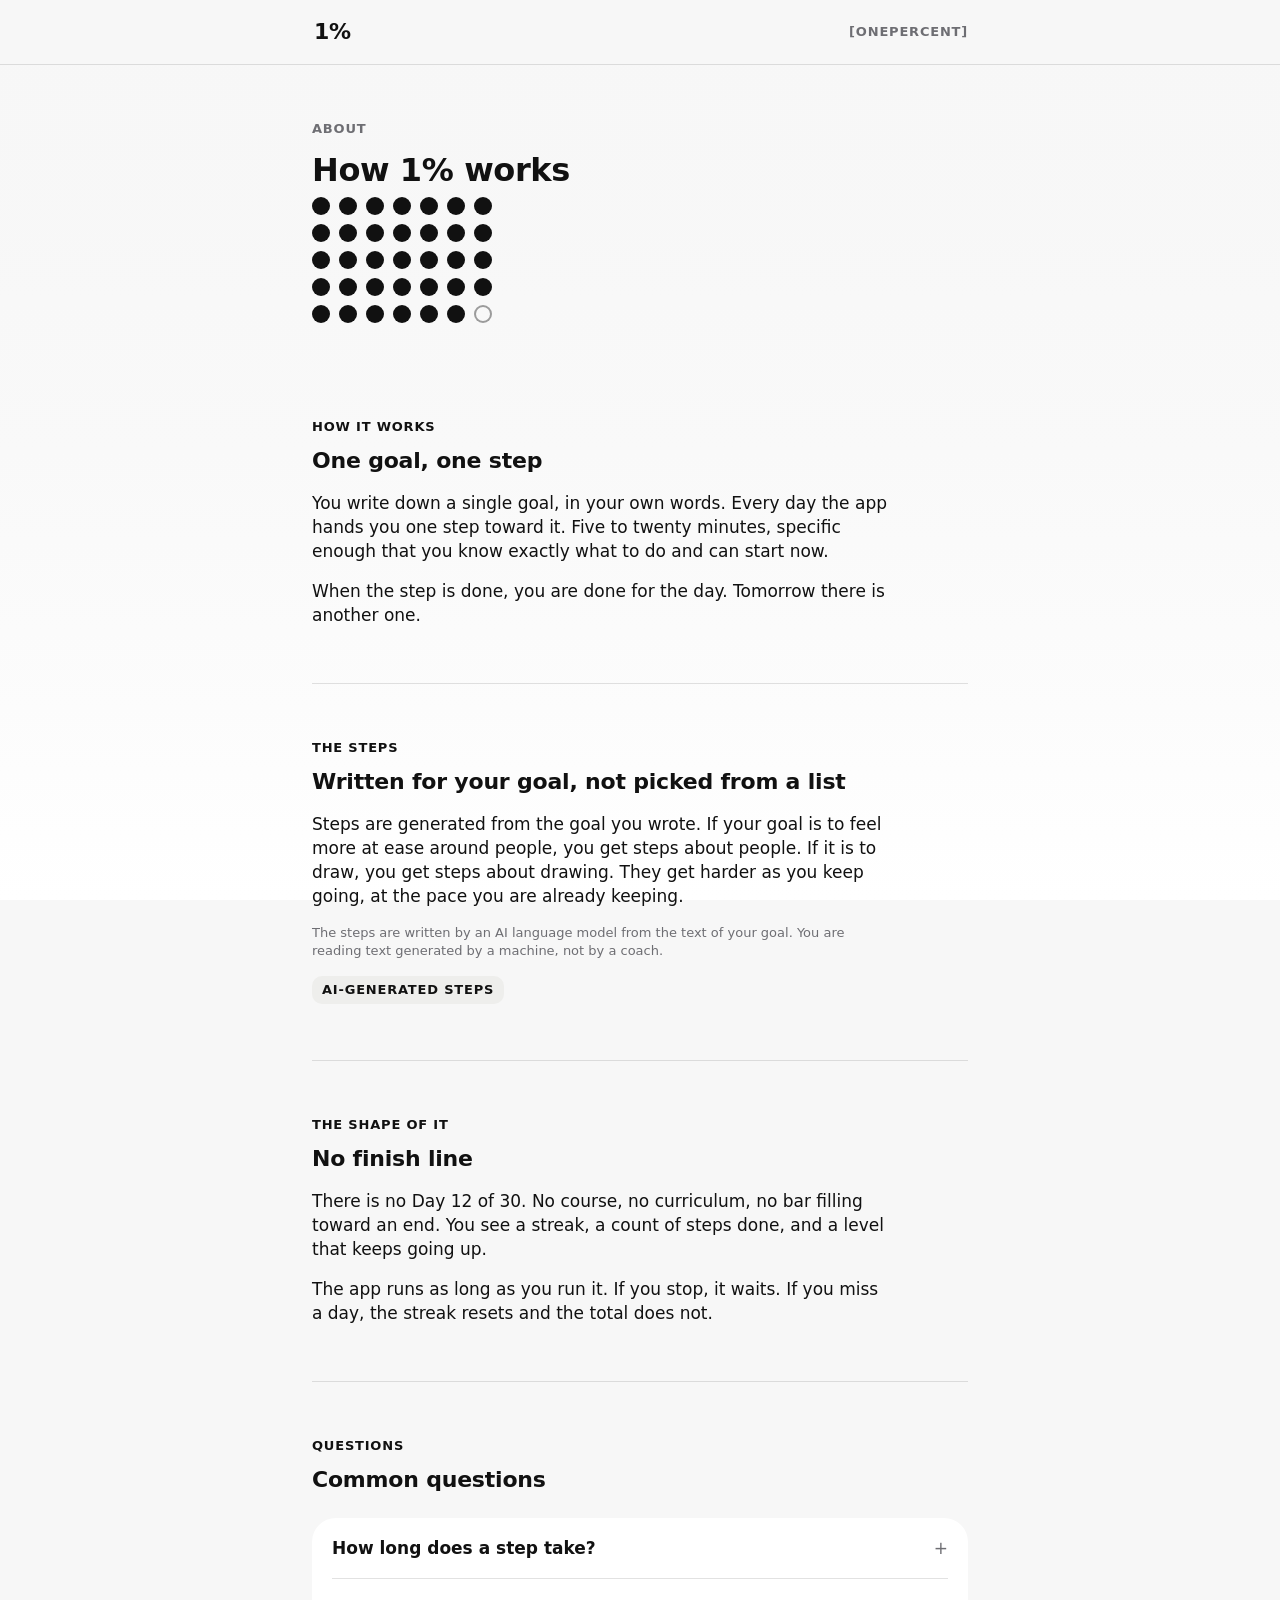
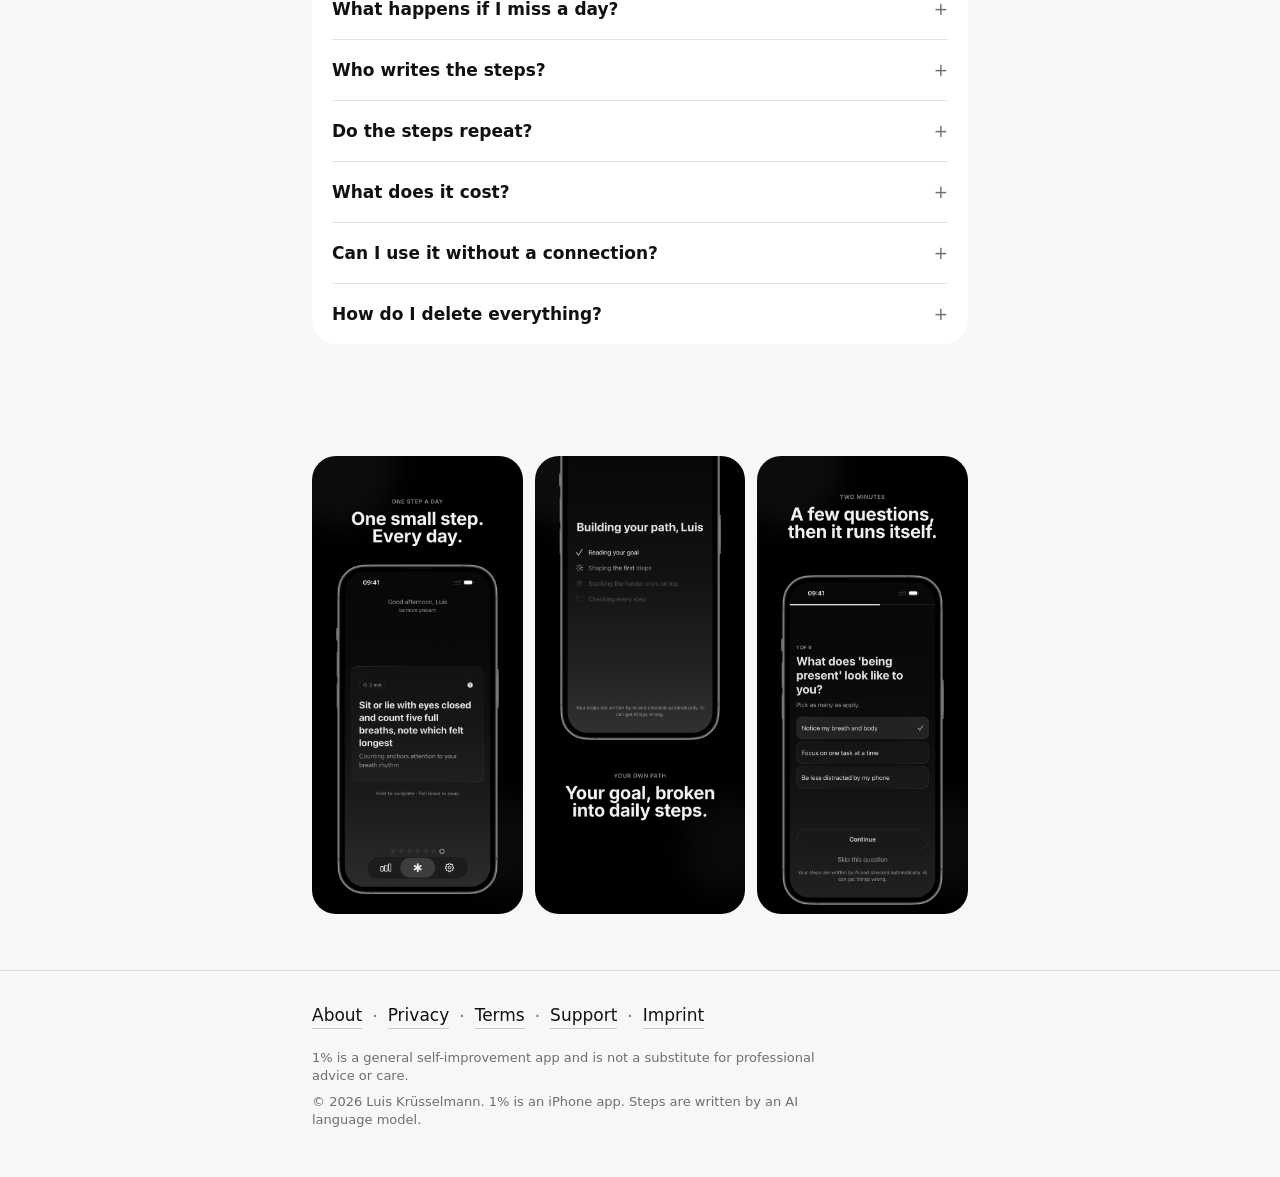
==== about.html @ 6120f4c5 "Rebuild the front page as a landing, move the explaining to /about The front page was a hero, three " ====
<!DOCTYPE html>
<html lang="en">
<head>
<meta charset="utf-8">
<meta name="viewport" content="width=device-width, initial-scale=1">
<title>About — 1%</title>
<meta name="description" content="How 1% works: one goal, one step a day, written for what you wrote. What the steps are, what happens if you miss a day, what it costs.">
<link rel="canonical" href="https://onepercentapp.xyz/about">
<meta name="robots" content="index, follow">

<meta property="og:type" content="article">
<meta property="og:site_name" content="1%">
<meta property="og:locale" content="en">
<meta property="og:url" content="https://onepercentapp.xyz/about">
<meta property="og:title" content="About — 1%">
<meta property="og:description" content="How 1% works: one goal, one step a day, written for what you wrote. What the steps are, what happens if you miss a day, what it costs.">
<meta property="og:image" content="https://onepercentapp.xyz/og.png">
<meta property="og:image:width" content="1200">
<meta property="og:image:height" content="630">
<meta property="og:image:alt" content="The 1% cover: the words “A goal. One small step a day.” beside a grid of thirty-five dots, thirty-four filled in and the last one an open outline.">

<meta name="twitter:card" content="summary_large_image">
<meta name="twitter:title" content="About — 1%">
<meta name="twitter:description" content="How 1% works: one goal, one step a day, written for what you wrote. What the steps are, what happens if you miss a day, what it costs.">
<meta name="twitter:image" content="https://onepercentapp.xyz/og.png">
<meta name="twitter:image:alt" content="The 1% cover: the words “A goal. One small step a day.” beside a grid of thirty-five dots, thirty-four filled in and the last one an open outline.">

<meta name="theme-color" content="#F5F5F4" media="(prefers-color-scheme: light)">
<meta name="theme-color" content="#0C0C0D" media="(prefers-color-scheme: dark)">

<link rel="icon" type="image/x-icon" href="icon.png">

<link rel="stylesheet" href="styles.css">
</head>
<body>

<a class="skip" href="#main">Skip to content</a>

<header class="site-header">
  <div class="wrap">
    <a class="wordmark" href="/" aria-label="1%, home">1%</a>
    <span class="header-note">[onepercent]</span>
  </div>
</header>

<main id="main">
  <div class="wrap">

    <div class="page-head">
      <p class="eyebrow">About</p>
      <h1 class="display">How 1% works</h1>
    </div>

    <!-- The one graphic on this site: 35 days. 34 done, today still open.
         It lived on the front page, where it competed with a screenshot of the
         real thing; here it has a section to itself and illustrates the sentence
         next to it. -->
    <div class="about-grid-holder">
      <div class="dots" role="img" aria-label="A grid of thirty-five dots, one for each day. Thirty-four are filled in for days already done. The last one is an open outline: today, not done yet. Every few seconds the dots that form the numeral one stay lit while the rest step back, and then the whole grid returns.">
        <span class="dot" style="--i:0;--d:418ms"></span><span class="dot" style="--i:1;--d:371ms"></span><span class="dot" style="--i:4;--d:328ms"></span><span class="dot dot--glyph" style="--i:9;--d:290ms"></span><span class="dot" style="--i:15;--d:259ms"></span><span class="dot" style="--i:22;--d:239ms"></span><span class="dot" style="--i:29;--d:232ms"></span>
        <span class="dot" style="--i:2;--d:389ms"></span><span class="dot" style="--i:3;--d:338ms"></span><span class="dot dot--glyph" style="--i:6;--d:290ms"></span><span class="dot dot--glyph" style="--i:11;--d:246ms"></span><span class="dot" style="--i:17;--d:209ms"></span><span class="dot" style="--i:25;--d:183ms"></span><span class="dot" style="--i:30;--d:174ms"></span>
        <span class="dot" style="--i:5;--d:367ms"></span><span class="dot" style="--i:7;--d:312ms"></span><span class="dot" style="--i:8;--d:259ms"></span><span class="dot dot--glyph" style="--i:13;--d:209ms"></span><span class="dot" style="--i:20;--d:164ms"></span><span class="dot" style="--i:26;--d:130ms"></span><span class="dot" style="--i:31;--d:116ms"></span>
        <span class="dot" style="--i:10;--d:353ms"></span><span class="dot" style="--i:12;--d:296ms"></span><span class="dot" style="--i:14;--d:239ms"></span><span class="dot dot--glyph" style="--i:19;--d:183ms"></span><span class="dot" style="--i:23;--d:130ms"></span><span class="dot" style="--i:28;--d:82ms"></span><span class="dot" style="--i:33;--d:58ms"></span>
        <span class="dot" style="--i:16;--d:348ms"></span><span class="dot" style="--i:18;--d:290ms"></span><span class="dot dot--glyph" style="--i:21;--d:232ms"></span><span class="dot dot--glyph" style="--i:24;--d:174ms"></span><span class="dot dot--glyph" style="--i:27;--d:116ms"></span><span class="dot" style="--i:32;--d:58ms"></span><span class="dot dot--open" style="--i:34;--d:0ms"></span>
      </div>
    </div>

    <section class="section">
      <p class="eyebrow">How it works</p>
      <h2 class="title">One goal, one step</h2>
      <p>You write down a single goal, in your own words. Every day the app hands you one step toward it. Five to twenty minutes, specific enough that you know exactly what to do and can start now.</p>
      <p>When the step is done, you are done for the day. Tomorrow there is another one.</p>
    </section>

    <section class="section">
      <p class="eyebrow">The steps</p>
      <h2 class="title">Written for your goal, not picked from a list</h2>
      <p>Steps are generated from the goal you wrote. If your goal is to feel more at ease around people, you get steps about people. If it is to draw, you get steps about drawing. They get harder as you keep going, at the pace you are already keeping.</p>
      <p class="caption">The steps are written by an AI language model from the text of your goal. You are reading text generated by a machine, not by a coach.</p>
      <p><span class="chip">AI-generated steps</span></p>
    </section>

    <section class="section">
      <p class="eyebrow">The shape of it</p>
      <h2 class="title">No finish line</h2>
      <p>There is no Day 12 of 30. No course, no curriculum, no bar filling toward an end. You see a streak, a count of steps done, and a level that keeps going up.</p>
      <p>The app runs as long as you run it. If you stop, it waits. If you miss a day, the streak resets and the total does not.</p>
    </section>

    <section class="section">
      <p class="eyebrow">Questions</p>
      <h2 class="title">Common questions</h2>

      <div class="faq">

        <details>
          <summary>How long does a step take?</summary>
          <p>Five to twenty minutes. Long enough to count, short enough that a busy day is not an excuse.</p>
        </details>

        <details>
          <summary>What happens if I miss a day?</summary>
          <p>The streak goes back to zero. The total number of steps you have done stays where it is, and so does your level. The next day there is a new step, same as always.</p>
        </details>

        <details>
          <summary>Who writes the steps?</summary>
          <p>An AI language model, using the goal you typed. It runs on OpenAI's API through our own backend. No human reads your goal to write your steps.</p>
        </details>

        <details>
          <summary>Do the steps repeat?</summary>
          <p>They build. Each one follows from the goal and from what you have already done, and they get harder as you go. There is no fixed list underneath.</p>
        </details>

        <details>
          <summary>What does it cost?</summary>
          <p>1% is a subscription: €4.99 per month, or €29.99 per year with a 7-day free trial. The monthly plan has no trial. Billing goes through Apple and you can cancel any time in the App Store.</p>
        </details>

        <details>
          <summary>Can I use it without a connection?</summary>
          <p>A step that has already been generated is on your device and opens offline. Writing a new goal needs a connection and an account, because that is when the steps are generated and the account is what authorises it.</p>
        </details>

        <details>
          <summary>How do I delete everything?</summary>
          <p>In the app: Settings, then Account, then Delete Account. It is immediate and cannot be undone. <a href="delete-account.html">The full description is here</a>.</p>
        </details>

      </div>
    </section>

    <!-- The three App Store shots, at the bottom of the page that explains them
         rather than on the front page. Fixed at three columns at every width —
         see .shots in styles.css for why one column would turn the page into a
         gallery. -->
    <ul class="shots">
      <li>
        <img src="screenshot-1.png" width="1320" height="2868" loading="lazy"
             alt="Headed &quot;One small step. Every day.&quot; The Today screen: &quot;Good afternoon, Luis&quot; above the goal &quot;be more present&quot;, then one card marked 5 min — sit or lie with eyes closed and count five full breaths, note which felt longest — with the line &quot;Counting anchors attention to your breath rhythm&quot; under it. Below the card: hold to complete, pull down to swap, and a row of seven dots for the week.">
      </li>
      <li>
        <img src="screenshot-2.png" width="1320" height="2868" loading="lazy"
             alt="Headed &quot;Your goal, broken into daily steps.&quot; The screen that writes the path: &quot;Building your path, Luis&quot; over four stages — reading your goal, done; shaping the first steps, in progress; stacking the harder ones on top; checking every step. At the bottom, the notice that the steps are written by AI and can get things wrong.">
      </li>
      <li>
        <img src="screenshot-3.png" width="1320" height="2868" loading="lazy"
             alt="Headed &quot;A few questions, then it runs itself.&quot; The first of nine setup questions: &quot;What does 'being present' look like to you?&quot;, pick as many as apply, with the options notice my breath and body — ticked — focus on one task at a time, and be less distracted by my phone. Below them a Continue button and a link to skip the question.">
      </li>
    </ul>

  </div>
</main>

<footer class="site-footer">
  <div class="wrap">
    <nav aria-label="Legal and support">
      <ul class="footer-nav">
        <li><a href="/about">About</a></li>
        <li><a href="/privacy">Privacy</a></li>
        <li><a href="/terms">Terms</a></li>
        <li><a href="/support">Support</a></li>
        <li><a href="/imprint">Imprint</a></li>
      </ul>
    </nav>
    <p class="footer-note">1% is a general self-improvement app and is not a substitute for professional advice or care.</p>
    <p class="footer-note">© 2026 Luis Krüsselmann. 1% is an iPhone app. Steps are written by an AI language model.</p>
  </div>
</footer>

</body>
</html>
---- styles.css ----
/* ==========================================================================
   1% — marketing site
   One stylesheet. No preprocessor, no framework, no reset library, no webfont.
   Tokens are taken from the app (tailwind.config.js / src/lib/theme-colors.ts).
   ========================================================================== */

/* --------------------------------------------------------------------------
   1. Tokens
   -------------------------------------------------------------------------- */

:root {
  color-scheme: light dark;

  /* Surfaces + ink — light.
     --canvas is the value the app actually ships (theme-colors.ts), not the
     #F5F5F4 in the design doc's table: the gradient below is mixed from it, and
     a base that disagrees with the app by two levels puts a seam under every
     screenshot. */
  --canvas: #f7f7f7;
  --surface: #FFFFFF;
  --surface-2: #EEEEEC;
  --ink: #111111;

  /* Bottom stop of the canvas ramp. See the gradient block below. */
  --canvas-lift: #ffffff;

  /* App token is #8A8A8E. On --canvas that measures about 3.2:1, which fails
     WCAG AA for body text. Darkened to #6E6E73 (4.7:1 on --canvas, 5.07:1 on
     --surface). Same hue family, same role, readable. */
  --ink-secondary: #6E6E73;

  --ink-faint: #C6C6C8;
  --accent: #d1d1d1;
  --accent-fg: #111111;

  --hairline: rgba(17, 17, 17, 0.12);
  --hairline-strong: rgba(17, 17, 17, 0.20);

  /* Type scale — sizes are the app's, verbatim */
  --display-size: 32px;
  --display-line: 38px;
  --title-size: 22px;
  --title-line: 28px;
  --body-size: 17px;
  --body-line: 24px;
  --label-size: 13px;
  --label-line: 16px;
  --caption-size: 13px;
  --caption-line: 18px;


  /* Radii — the app's scale verbatim: cards and sheets 24, small tiles 16,
     chips 10, buttons and inputs a full pill. The card value used to be 16,
     which is the app's *tile* radius; at card size that reads as a web panel
     rather than as one of the app's cards, and it is the single tell that gave
     the page away next to a screenshot of the real thing. */
  --r-chip: 10px;
  --r-card: 24px;
  --r-pill: 999px;

  /* Rhythm */
  --gap-page: 24px;
  --gap-section: 56px;

  /* The dot grid's timeline, in the app's numbers (step-grid.tsx).

     Two knobs, as it says over there: --dot-stagger is the pace of the fill and
     --dot-cycle the pace of everything after it. The rest is read off those two,
     so the grid here and the grid on the welcome screen keep the same gait. */
  --dot-stagger: 24ms;
  --dot-appear: 240ms;
  --dot-fill: 1080ms; /* 35 dots x stagger + appear */
  --dot-cycle: 4400ms; /* 1800 hold + 400 ripple, twice */

  --font: -apple-system, BlinkMacSystemFont, "SF Pro Text", "Segoe UI",
    system-ui, sans-serif;
}

@media (prefers-color-scheme: dark) {
  :root {
    --canvas: #080808;
    --canvas-lift: #202020;
    --surface: #1a1a1a;
    --surface-2: #2c2c2c;
    --ink: #F4F4F4;
    --ink-secondary: #9A9A9E; /* 6.98:1 on --canvas, 6.21:1 on --surface */
    --ink-faint: #48484A;
    --accent: #d1d1d1;
    --accent-fg: #111111;

    --hairline: rgba(244, 244, 244, 0.14);
    --hairline-strong: rgba(244, 244, 244, 0.24);
  }
}

/* --------------------------------------------------------------------------
   2. Reset — short, hand-written
   -------------------------------------------------------------------------- */

*,
*::before,
*::after {
  box-sizing: border-box;
}

html {
  -webkit-text-size-adjust: 100%;
  text-size-adjust: 100%;
}

body,
h1,
h2,
h3,
h4,
p,
ul,
ol,
li,
dl,
dt,
dd,
figure,
blockquote {
  margin: 0;
  padding: 0;
}

ul,
ol {
  list-style: none;
}

svg {
  display: block;
}

img {
  display: block;
  max-width: 100%;
  height: auto;
}

a {
  color: inherit;
}

button {
  font: inherit;
  color: inherit;
}

/* --------------------------------------------------------------------------
   3. Base
   -------------------------------------------------------------------------- */

/* The app's canvas ramp.

   Every screen in the app is painted on it: flat canvas at the top, lifting
   toward the bottom. It is the app's one material, and the page had none of it.

   Two things are copied rather than approximated. The five stops, because the
   app samples five and not two — on a near-black canvas a straight two-stop ramp
   bands, and twenty-odd levels over a screen height gives each band an edge you
   can see. And the t² curve those stops sit on, which is what holds the top of
   the ramp at the flat canvas, where headings sit, and spends the lightening low
   where it reads as depth instead of as a second colour. The percentages below
   are the app's offsets; the colours are canvasGradientAt() evaluated at each
   one, so this is the same ramp arithmetic, resolved.

   Fixed to the viewport rather than painted down the document, and that is the
   faithful translation rather than a shortcut. In the app the ramp is one screen
   tall and every screen carries an identical copy; stretched over a page that
   scrolls for ten thousand pixels it would flatten into nothing. A fixed layer
   gives every screenful the same top-flat, bottom-lit ramp the app has.

   A pseudo-element rather than `background-attachment: fixed`, which iOS Safari
   has ignored for years — the one platform whose users are the app's users. */
body::before {
  content: "";
  position: fixed;
  inset: 0;
  z-index: -1;
  pointer-events: none;
  background: linear-gradient(
    to bottom,
    var(--canvas) 0%,
    color-mix(in srgb, var(--canvas-lift) 6.25%, var(--canvas)) 25%,
    color-mix(in srgb, var(--canvas-lift) 25%, var(--canvas)) 50%,
    color-mix(in srgb, var(--canvas-lift) 56.25%, var(--canvas)) 75%,
    var(--canvas-lift) 100%
  );
}

body {
  background: var(--canvas);
  color: var(--ink);
  font-family: var(--font);
  font-size: var(--body-size);
  line-height: var(--body-line);
  font-weight: 400;
  -webkit-font-smoothing: antialiased;
  -moz-osx-font-smoothing: grayscale;
  min-height: 100dvh;
  display: flex;
  flex-direction: column;
}

:focus-visible {
  outline: 2px solid var(--ink);
  outline-offset: 3px;
  border-radius: 4px;
}

::selection {
  background: var(--accent);
  color: var(--accent-fg);
}

.wrap {
  width: 100%;
  max-width: 44rem;
  margin-inline: auto;
  padding-inline: var(--gap-page);
}

.visually-hidden {
  position: absolute;
  width: 1px;
  height: 1px;
  margin: -1px;
  padding: 0;
  overflow: hidden;
  clip-path: inset(50%);
  white-space: nowrap;
  border: 0;
}

.skip {
  position: absolute;
  top: 8px;
  left: 8px;
  z-index: 10;
  transform: translateY(-200%);
  background: var(--surface);
  color: var(--ink);
  border: 1px solid var(--hairline-strong);
  border-radius: var(--r-chip);
  padding: 10px 14px;
  font-size: var(--label-size);
  line-height: var(--label-line);
  font-weight: 600;
  letter-spacing: 0.8px;
  text-decoration: none;
}

.skip:focus {
  transform: none;
}

/* --------------------------------------------------------------------------
   4. Type roles
   -------------------------------------------------------------------------- */

.display {
  font-size: var(--display-size);
  line-height: var(--display-line);
  font-weight: 700;
  letter-spacing: -0.4px;
}

.title {
  font-size: var(--title-size);
  line-height: var(--title-line);
  font-weight: 700;
  letter-spacing: -0.2px;
  text-wrap: balance;
}

.body {
  font-size: var(--body-size);
  line-height: var(--body-line);
  font-weight: 400;
}

.label {
  font-size: var(--label-size);
  line-height: var(--label-line);
  font-weight: 600;
  letter-spacing: 0.8px;
  text-transform: uppercase;
}

.caption {
  font-size: var(--caption-size);
  line-height: var(--caption-line);
  font-weight: 400;
  color: var(--ink-secondary);
}

.eyebrow {
  font-size: var(--label-size);
  line-height: var(--label-line);
  font-weight: 600;
  letter-spacing: 0.8px;
  text-transform: uppercase;
  color: var(--ink-secondary);
}

.measure {
  max-width: 36rem;
}

/* --------------------------------------------------------------------------
   5. Header / footer
   -------------------------------------------------------------------------- */

.site-header {
  border-bottom: 1px solid var(--hairline);
  background: var(--canvas);
}

.site-header .wrap {
  display: flex;
  align-items: center;
  justify-content: space-between;
  gap: 16px;
  min-height: 64px;
}

.wordmark {
  font-size: var(--title-size);
  line-height: var(--title-line);
  font-weight: 700;
  letter-spacing: -0.4px;
  text-decoration: none;
  color: var(--ink);
  padding: 4px 2px;
}

.header-note {
  font-size: var(--label-size);
  line-height: var(--label-line);
  font-weight: 600;
  letter-spacing: 0.8px;
  text-transform: uppercase;
  color: var(--ink-secondary);
}

main {
  flex: 1 0 auto;
}

.site-footer {
  border-top: 1px solid var(--hairline);
  margin-top: var(--gap-section);
  padding-block: 32px 48px;
}

.footer-nav {
  display: flex;
  flex-wrap: wrap;
  align-items: center;
  gap: 4px 0;
  margin-bottom: 20px;
}

.footer-nav li {
  display: flex;
  align-items: center;
}

.footer-nav li + li::before {
  content: "·";
  color: var(--ink-secondary);
  padding-inline: 10px;
}

.footer-nav a {
  font-size: var(--body-size);
  line-height: var(--body-line);
  color: var(--ink);
  text-decoration: none;
  border-bottom: 1px solid var(--hairline-strong);
  padding-bottom: 1px;
}

.footer-nav a:hover {
  border-bottom-color: var(--ink);
}

.footer-note {
  font-size: var(--caption-size);
  line-height: var(--caption-line);
  color: var(--ink-secondary);
  max-width: 34rem;
}

.footer-note + .footer-note {
  margin-top: 8px;
}

/* --------------------------------------------------------------------------
   6. The dot grid's holder
   -------------------------------------------------------------------------- */

/* What is left of the old hero block. The front page had a headline, an
   eyebrow, a sub-line and a badge stacked under this grid; all of that is the
   landing composition below now, and the grid itself moved to /about. */
.about-grid-holder {
  margin-bottom: 40px;
}

/* --------------------------------------------------------------------------
   6a. Landing
   -------------------------------------------------------------------------- */

/* The front page, and only the front page.

   Two columns that fill the first screen: the claim and the way in on the left,
   the app itself on the right. Everything the page used to say under that —
   how the steps are written, what happens when a day is missed, what it costs —
   moved to /about. A first screen answering questions nobody has asked yet is a
   first screen nobody reaches the bottom of.

   min-height rather than a fixed one: 100svh is the small viewport unit, which
   is the height with the mobile browser's chrome showing. `vh` would be the
   height without it, so the badge would sit under the address bar on the one
   device where the badge matters most. The header subtraction is nothing here
   because this page has no header — it is written out for the day one arrives.
*/
.landing {
  display: grid;
  grid-template-columns: minmax(0, 1fr) minmax(0, 0.85fr);
  align-items: center;
  gap: 64px;
  min-height: min(100svh, 900px);
  padding-block: 48px;
}

.landing-mark {
  font-size: var(--title-size);
  font-weight: 700;
  letter-spacing: -0.5px;
  margin: 0 0 28px;
}

/* Bigger than the old hero headline, and it has to be: this is now the only thing on the
   screen carrying the product, where before it shared the page with three
   sections and a FAQ. Set in the same system stack as everything else — a
   webfont for one headline is a network request the whole page waits on. */
.landing-display {
  font-size: clamp(44px, 7.5vw, 84px);
  line-height: 0.98;
  font-weight: 700;
  letter-spacing: -0.03em;
  margin: 0;
}

.landing-sub {
  font-size: var(--body-size);
  line-height: var(--body-line);
  color: var(--ink-secondary);
  max-width: 34ch;
  margin: 28px 0 0;
}

.landing-cta {
  margin-top: 36px;
}

/* The site's navigation, such as it is: five words under the badge. There is no
   header bar on this page, so this is the only way to the other pages — which
   is why it is a nav element and not a row of footer links. */
.landing-nav ul {
  list-style: none;
  display: flex;
  flex-wrap: wrap;
  gap: 8px 22px;
  margin: 32px 0 0;
  padding: 0;
}

.landing-nav a {
  font-size: var(--label-size);
  line-height: var(--label-line);
  font-weight: 600;
  letter-spacing: 0.06em;
  text-transform: uppercase;
  color: var(--ink-secondary);
  text-decoration: none;
}

.landing-nav a:hover,
.landing-nav a:focus-visible {
  color: var(--ink);
}

/* Capped by height rather than by width. The screenshot is roughly 1:2.2, so a
   width cap sets the height by accident and overflows a laptop in landscape —
   which is the shape most people see this page in. */
.landing-art {
  display: flex;
  justify-content: center;
}

.landing-art img {
  display: block;
  width: auto;
  height: auto;
  max-width: 100%;
  max-height: min(68svh, 660px);
  border-radius: var(--r-card);
}

/* One column below the fold's worth of width. The screenshot goes under the
   copy rather than above it: the headline and the badge are what the page is
   for, and on a phone the image would otherwise push both off the screen. */
@media (max-width: 820px) {
  .landing {
    grid-template-columns: 1fr;
    gap: 40px;
    min-height: 0;
    padding-block: 40px 8px;
  }

  .landing-sub {
    max-width: 46ch;
  }

  .landing-art img {
    max-height: 62svh;
  }
}

/* No rule above the footer on the landing page: the nav links already close the
   column, and a full-width line under a two-column first screen draws a floor
   that the composition does not have. */
.site-footer--landing {
  border-top: 0;
  margin-top: 0;
  padding-block: 8px 40px;
}

/* --------------------------------------------------------------------------
   6b. Screenshots
   -------------------------------------------------------------------------- */

/* Three App Store shots, side by side at every width.

   Fixed at three columns rather than reflowing: these are tall images, roughly
   1:2.2, so a single column on a phone would be about 2000px of screenshot
   under the FAQ — the page would end in a gallery rather than in the answers.
   Three abreast stays a glance at the app, which is what it is for. Two columns is not an option either: three items in a
   two-column grid always leaves one orphan on its own row.

   The images already carry their own dark background, so they get no border,
   no shadow and no radius — anything drawn around them would only outline a
   rectangle that is already there. */
.shots {
  list-style: none;
  margin: 56px 0 0;
  padding: 0;
  display: grid;
  grid-template-columns: repeat(3, 1fr);
  gap: 12px;
  align-items: start;
}

/* The app's card radius, on the shots themselves.

   The note above says these get nothing drawn around them, and that still holds
   for borders and shadows: the images carry their own near-black background, and
   a line around one would only outline a black rectangle. A radius is the
   exception, because it does not draw anything — it takes the corners off the
   rectangle that is already there, and three rounded tiles on the canvas is the
   app's own card shape rather than a frame added on top of it. */
.shots img {
  display: block;
  width: 100%;
  height: auto;
  border-radius: var(--r-card);
}

/* --------------------------------------------------------------------------
   7. The dot grid — 7 x 5, 35 days
   -------------------------------------------------------------------------- */

.dots {
  display: grid;
  grid-template-columns: repeat(7, 18px);
  gap: 9px;
  width: max-content;
}

/* Two animations, one after the other: the grid lands, then it loops.

   The fill is ordered by `--i`, which is a rank rather than the index — the dots
   open outward from the top-left corner rather than filling row by row. Read
   left to right it was a progress bar in five passes, and a progress bar is the
   one thing this page argues against.

   The loop is the welcome screen's: the grid becomes a 1, holds, becomes a grid
   again. `--d` is each dot's distance from the today dot in the bottom-right
   corner, in milliseconds, so the change travels out of that corner instead of
   switching everywhere at once. The dot that has been breathing on its own is
   the one that sets the rest going, which is the whole reason the grid is worth
   animating twice: the fill says a day at a time, the loop says what the days
   come to.

   `both` on the fill so a dot that has landed holds its end state until the loop
   picks it up — without it every dot flashes back to nothing in the gap between
   the two. */
.dot {
  width: 18px;
  height: 18px;
  border-radius: var(--r-pill);
  background: var(--ink);
  animation:
    dot-in var(--dot-appear) cubic-bezier(0.2, 0.7, 0.3, 1) both,
    dot-cycle var(--dot-cycle) ease-in-out infinite;
  animation-delay:
    calc(var(--i, 0) * var(--dot-stagger)),
    calc(var(--dot-fill) + var(--d, 0ms));
}

/* The eight dots that make up the 1. They never fade; they breathe instead,
   while the numeral is up.

   Same animation list, one name swapped, so both halves keep the delays above
   and the numeral cannot drift out of step with the dots dropping away around
   it. */
.dot--glyph {
  animation-name: dot-in, dot-glyph-breathe;
}

/* Today: not done yet. Outline, holding at 0.4, breathing slowly. */
.dot--open {
  background: none;
  box-shadow: inset 0 0 0 2px var(--ink);
  opacity: 0.4;
  animation:
    dot-open-in 320ms cubic-bezier(0.2, 0.7, 0.3, 1) backwards,
    breathe 4.4s ease-in-out infinite;
  animation-delay: calc(var(--i, 0) * 50ms), calc(var(--i, 0) * 50ms + 320ms);
}

@keyframes dot-in {
  from {
    opacity: 0;
    transform: scale(0.55);
  }
  to {
    opacity: 1;
    transform: scale(1);
  }
}

@keyframes dot-open-in {
  from {
    opacity: 0;
    transform: scale(0.55);
  }
  to {
    opacity: 0.4;
    transform: scale(1);
  }
}

/* The loop, for the dots that are not part of the 1.

   0.14 rather than 0 is the app's BACKGROUND_OPACITY: the days do not leave when
   the numeral arrives, they step behind it. A grid that emptied would be a
   different sentence — these are the same dots read two ways, not a picture
   replaced by another one.

   The percentages are the app's phases against a 4400ms cycle: hold as a grid
   for 1800, ripple across for 400, hold as the 1 for 1800, ripple back. */
@keyframes dot-cycle {
  0%,
  41% {
    opacity: 1;
  }
  50%,
  91% {
    opacity: 0.14;
  }
  100% {
    opacity: 1;
  }
}

/* The numeral's breath, on the same clock.

   1.18 is the app's peak against its glyph share — eight dots swelling together
   is a far bigger movement than one doing it, so the numeral takes a little over
   half the breath the today dot takes. At full amplitude it wobbles. */
@keyframes dot-glyph-breathe {
  0%,
  41% {
    transform: scale(1);
  }
  50% {
    transform: scale(1);
  }
  70% {
    transform: scale(1.18);
  }
  91%,
  100% {
    transform: scale(1);
  }
}

@keyframes breathe {
  0%,
  100% {
    opacity: 0.4;
  }
  50% {
    opacity: 0.85;
  }
}

/* --------------------------------------------------------------------------
   8. Sections
   -------------------------------------------------------------------------- */

.section {
  padding-block: var(--gap-section);
  border-top: 1px solid var(--hairline);
}

.section:first-of-type {
  border-top: 0;
}

.section > * + * {
  margin-top: 16px;
}

.section .eyebrow + .title {
  margin-top: 12px;
}

.section p {
  color: var(--ink);
  max-width: 36rem;
}

.section p.caption {
  color: var(--ink-secondary);
}

.stack {
  display: grid;
  gap: 20px;
}

/* --------------------------------------------------------------------------
   9. Cards, chips, pills
   -------------------------------------------------------------------------- */

/* No border, and that is the app's rule rather than a preference: separation
   comes from the step in surface tone (canvas → surface), never from a line
   drawn around the fill. The border was doing the same job twice, and the
   second copy is what made a card look like a box instead of a surface. */
.card {
  background: var(--surface);
  border-radius: var(--r-card);
  padding: 24px;
}

.card > * + * {
  margin-top: 12px;
}

.chip {
  display: inline-block;
  background: var(--surface-2);
  color: var(--ink);
  border-radius: var(--r-chip);
  padding: 6px 10px;
  font-size: var(--label-size);
  line-height: var(--label-line);
  font-weight: 600;
  letter-spacing: 0.8px;
  text-transform: uppercase;
}

/* The App Store badge.
   inline-block so the anchor takes the image's box rather than a text line's,
   which is what keeps the focus ring around the badge instead of cutting
   through it. No hover colour and no filter: Apple's guidelines do not allow
   the badge to be recoloured, so the only thing that may move is the badge
   itself. */
.badge-link {
  display: inline-block;
  line-height: 0;
}

.badge-link:hover {
  opacity: 0.85;
}

/* Kept for the other pills on the page. It was also the App Store slot before
   the real badge existed, sized to the same 156 x 52 so the swap cost no
   layout shift. */
.pill {
  display: inline-flex;
  align-items: center;
  justify-content: center;
  min-width: 156px;
  min-height: 52px;
  padding: 0 22px;
  border-radius: var(--r-pill);
  background: var(--accent);
  color: var(--accent-fg);
  font-size: var(--label-size);
  line-height: var(--label-line);
  font-weight: 600;
  letter-spacing: 0.8px;
  text-transform: uppercase;
  text-align: center;
  text-decoration: none;
}

a.pill:hover {
  background: var(--ink);
  color: var(--canvas);
}

.cta-note {
  margin-top: 14px;
  font-size: var(--caption-size);
  line-height: var(--caption-line);
  color: var(--ink-secondary);
}

/* --------------------------------------------------------------------------
   10. FAQ — <details>, no JavaScript
   -------------------------------------------------------------------------- */

/* Rows inside one rounded surface, which is how every list in the app is built:
   a card on the canvas, hairlines only between the rows and never around the
   outside. It was a stack of full-bleed rules on the page background before —
   correct for a document, and the one block on this page that had an obvious
   counterpart in the app and did not look like it.

   Nothing here is louder than what it replaced. A fill and a radius came in,
   two outer rules went out. */
.faq {
  background: var(--surface);
  border-radius: var(--r-card);
  margin-top: 24px;
  padding-inline: 20px;
  overflow: hidden;
}

.faq details + details {
  border-top: 1px solid var(--hairline);
}

.faq summary {
  display: flex;
  align-items: baseline;
  justify-content: space-between;
  gap: 20px;
  padding-block: 18px;
  font-size: var(--body-size);
  line-height: var(--body-line);
  font-weight: 600;
  cursor: pointer;
  list-style: none;
}

.faq summary::-webkit-details-marker {
  display: none;
}

.faq summary::after {
  content: "+";
  color: var(--ink-secondary);
  font-weight: 400;
  flex: none;
}

.faq details[open] summary::after {
  content: "\2212"; /* minus sign */
}

.faq summary:focus-visible {
  outline-offset: -2px;
}

.faq details > p {
  padding-bottom: 20px;
  color: var(--ink-secondary);
  max-width: 36rem;
}

.faq details > p + p {
  padding-bottom: 20px;
  margin-top: -8px;
}

/* --------------------------------------------------------------------------
   11. Legal / prose pages
   -------------------------------------------------------------------------- */

.page-head {
  padding-block: 56px 8px;
}

.page-head .eyebrow {
  margin-bottom: 14px;
}

.page-head .updated {
  margin-top: 16px;
  font-size: var(--caption-size);
  line-height: var(--caption-line);
  color: var(--ink-secondary);
}

.prose {
  padding-block: 40px 0;
}

.prose section + section {
  margin-top: 44px;
}

.prose h2 {
  font-size: var(--title-size);
  line-height: var(--title-line);
  font-weight: 700;
  letter-spacing: -0.2px;
  margin-bottom: 14px;
}

.prose h3 {
  font-size: var(--body-size);
  line-height: var(--body-line);
  font-weight: 600;
  margin-top: 22px;
  margin-bottom: 8px;
}

.prose p,
.prose li {
  max-width: 38rem;
}

.prose p + p {
  margin-top: 14px;
}

.prose ul {
  margin-top: 14px;
  display: grid;
  gap: 10px;
}

.prose ul li {
  position: relative;
  padding-left: 20px;
}

.prose ul li::before {
  content: "";
  position: absolute;
  left: 0;
  top: 9px;
  width: 6px;
  height: 6px;
  border-radius: var(--r-pill);
  background: var(--ink-secondary);
}

.prose a {
  color: var(--ink);
  text-decoration: underline;
  text-decoration-color: var(--hairline-strong);
  text-underline-offset: 3px;
}

.prose a:hover {
  text-decoration-color: var(--ink);
}

.prose .card {
  margin-top: 20px;
}

.prose dl {
  margin-top: 16px;
  display: grid;
  gap: 12px;
}

.prose dt {
  font-size: var(--label-size);
  line-height: var(--label-line);
  font-weight: 600;
  letter-spacing: 0.8px;
  text-transform: uppercase;
  color: var(--ink-secondary);
}

.prose dd {
  margin: 4px 0 0;
}

.prose .lede {
  color: var(--ink-secondary);
  max-width: 36rem;
}

address {
  font-style: normal;
}

code {
  font-family: ui-monospace, SFMono-Regular, "SF Mono", Menlo, Consolas,
    monospace;
  font-size: 0.9em;
  background: var(--surface-2);
  color: var(--ink);
  border-radius: 6px;
  padding: 2px 6px;
}

.card code {
  background: var(--surface-2);
}

/* --------------------------------------------------------------------------
   12. Reduced motion — final state, immediately, nothing moves
   -------------------------------------------------------------------------- */

@media (prefers-reduced-motion: reduce) {
  .dot,
  .dot--open {
    animation: none;
  }

  .dot {
    opacity: 1;
    transform: none;
  }

  .dot--open {
    opacity: 0.4;
    transform: none;
  }

  *,
  *::before,
  *::after {
    animation-duration: 0.001ms !important;
    animation-iteration-count: 1 !important;
    transition-duration: 0.001ms !important;
    scroll-behavior: auto !important;
  }
}

/* --------------------------------------------------------------------------
   13. Small screens — 375px is the target
   -------------------------------------------------------------------------- */

@media (max-width: 420px) {
  :root {
    --gap-page: 20px;
    --gap-section: 44px;
  }

  .page-head {
    padding-block: 40px 8px;
  }

  .card {
    padding: 20px;
  }
}

@media print {
  .site-header,
  .site-footer,
  .skip,
  .about-grid-holder {
    display: none;
  }

  body {
    background: #fff;
    color: #000;
  }
}
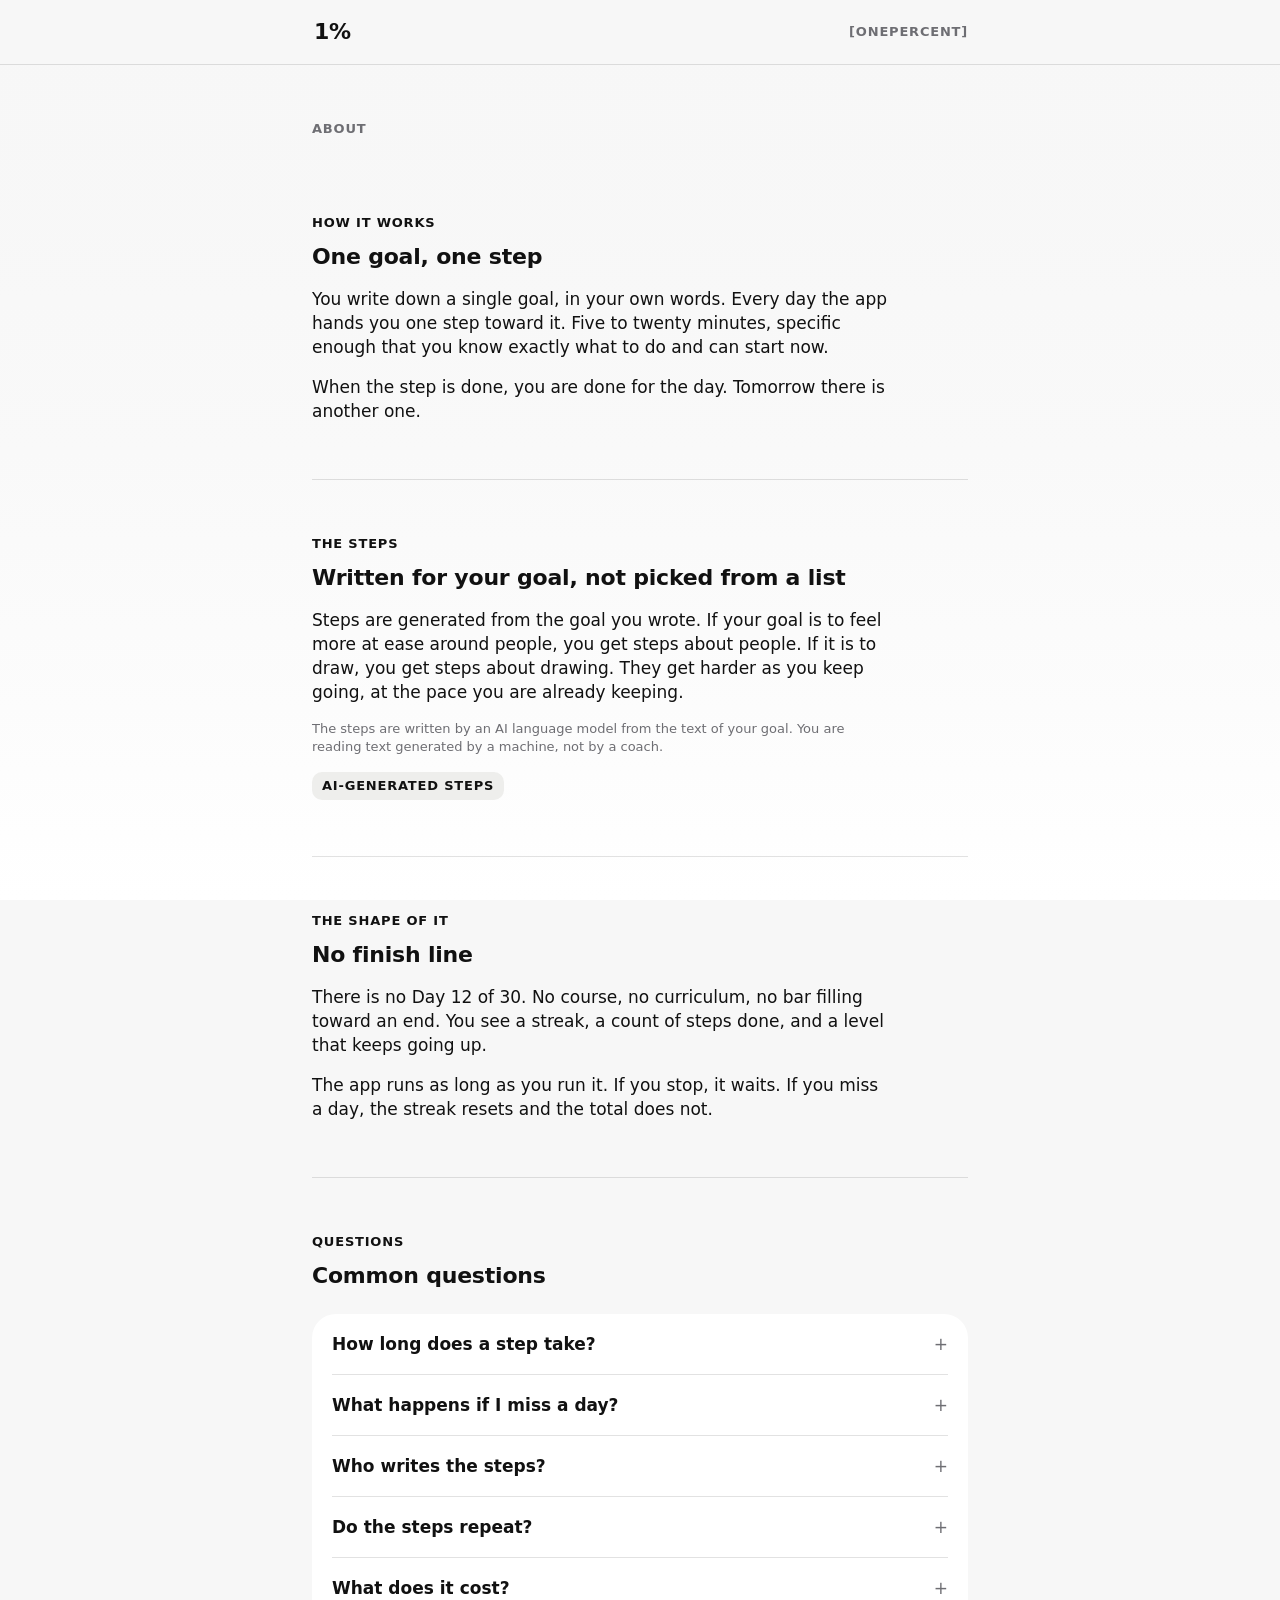
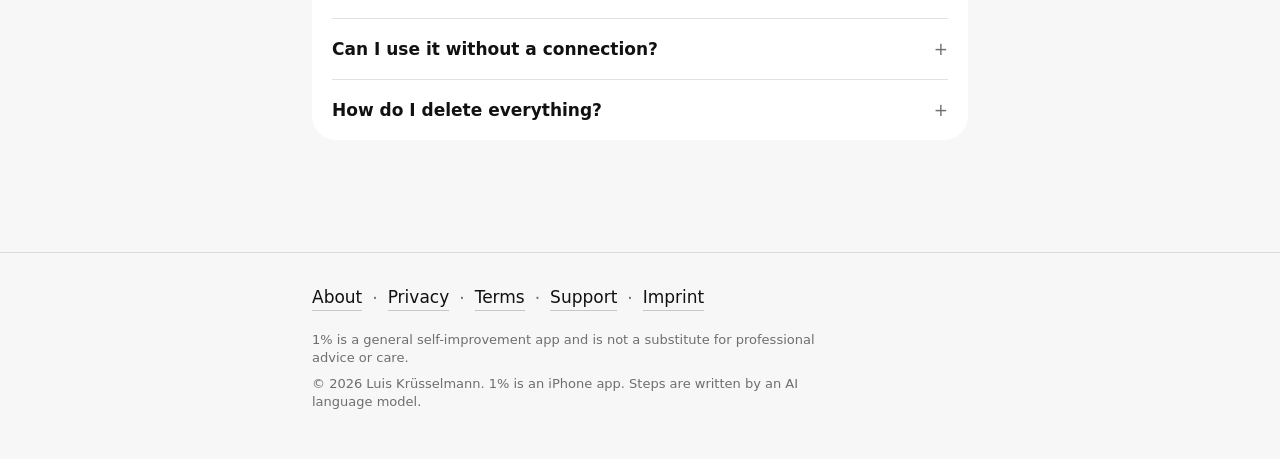
==== commit 8630b5d2: "Update" ====
--- a/about.html
+++ b/about.html
@@ -48,22 +48,12 @@
 
     <div class="page-head">
       <p class="eyebrow">About</p>
-      <h1 class="display">How 1% works</h1>
     </div>
 
     <!-- The one graphic on this site: 35 days. 34 done, today still open.
          It lived on the front page, where it competed with a screenshot of the
          real thing; here it has a section to itself and illustrates the sentence
          next to it. -->
-    <div class="about-grid-holder">
-      <div class="dots" role="img" aria-label="A grid of thirty-five dots, one for each day. Thirty-four are filled in for days already done. The last one is an open outline: today, not done yet. Every few seconds the dots that form the numeral one stay lit while the rest step back, and then the whole grid returns.">
-        <span class="dot" style="--i:0;--d:418ms"></span><span class="dot" style="--i:1;--d:371ms"></span><span class="dot" style="--i:4;--d:328ms"></span><span class="dot dot--glyph" style="--i:9;--d:290ms"></span><span class="dot" style="--i:15;--d:259ms"></span><span class="dot" style="--i:22;--d:239ms"></span><span class="dot" style="--i:29;--d:232ms"></span>
-        <span class="dot" style="--i:2;--d:389ms"></span><span class="dot" style="--i:3;--d:338ms"></span><span class="dot dot--glyph" style="--i:6;--d:290ms"></span><span class="dot dot--glyph" style="--i:11;--d:246ms"></span><span class="dot" style="--i:17;--d:209ms"></span><span class="dot" style="--i:25;--d:183ms"></span><span class="dot" style="--i:30;--d:174ms"></span>
-        <span class="dot" style="--i:5;--d:367ms"></span><span class="dot" style="--i:7;--d:312ms"></span><span class="dot" style="--i:8;--d:259ms"></span><span class="dot dot--glyph" style="--i:13;--d:209ms"></span><span class="dot" style="--i:20;--d:164ms"></span><span class="dot" style="--i:26;--d:130ms"></span><span class="dot" style="--i:31;--d:116ms"></span>
-        <span class="dot" style="--i:10;--d:353ms"></span><span class="dot" style="--i:12;--d:296ms"></span><span class="dot" style="--i:14;--d:239ms"></span><span class="dot dot--glyph" style="--i:19;--d:183ms"></span><span class="dot" style="--i:23;--d:130ms"></span><span class="dot" style="--i:28;--d:82ms"></span><span class="dot" style="--i:33;--d:58ms"></span>
-        <span class="dot" style="--i:16;--d:348ms"></span><span class="dot" style="--i:18;--d:290ms"></span><span class="dot dot--glyph" style="--i:21;--d:232ms"></span><span class="dot dot--glyph" style="--i:24;--d:174ms"></span><span class="dot dot--glyph" style="--i:27;--d:116ms"></span><span class="dot" style="--i:32;--d:58ms"></span><span class="dot dot--open" style="--i:34;--d:0ms"></span>
-      </div>
-    </div>
 
     <section class="section">
       <p class="eyebrow">How it works</p>
@@ -135,20 +125,6 @@
          rather than on the front page. Fixed at three columns at every width —
          see .shots in styles.css for why one column would turn the page into a
          gallery. -->
-    <ul class="shots">
-      <li>
-        <img src="screenshot-1.png" width="1320" height="2868" loading="lazy"
-             alt="Headed &quot;One small step. Every day.&quot; The Today screen: &quot;Good afternoon, Luis&quot; above the goal &quot;be more present&quot;, then one card marked 5 min — sit or lie with eyes closed and count five full breaths, note which felt longest — with the line &quot;Counting anchors attention to your breath rhythm&quot; under it. Below the card: hold to complete, pull down to swap, and a row of seven dots for the week.">
-      </li>
-      <li>
-        <img src="screenshot-2.png" width="1320" height="2868" loading="lazy"
-             alt="Headed &quot;Your goal, broken into daily steps.&quot; The screen that writes the path: &quot;Building your path, Luis&quot; over four stages — reading your goal, done; shaping the first steps, in progress; stacking the harder ones on top; checking every step. At the bottom, the notice that the steps are written by AI and can get things wrong.">
-      </li>
-      <li>
-        <img src="screenshot-3.png" width="1320" height="2868" loading="lazy"
-             alt="Headed &quot;A few questions, then it runs itself.&quot; The first of nine setup questions: &quot;What does 'being present' look like to you?&quot;, pick as many as apply, with the options notice my breath and body — ticked — focus on one task at a time, and be less distracted by my phone. Below them a Continue button and a link to skip the question.">
-      </li>
-    </ul>
 
   </div>
 </main>
--- a/styles.css
+++ b/styles.css
@@ -35,6 +35,11 @@
 
   --hairline: rgba(17, 17, 17, 0.12);
   --hairline-strong: rgba(17, 17, 17, 0.20);
+
+  /* Landing backdrop. Far under the hairline weight on purpose: this is
+     atmosphere, and anything readable as a line competes with the headline. */
+  --grid-line: rgba(17, 17, 17, 0.045);
+  --glow: rgba(17, 17, 17, 0.055);
 
   /* Type scale — sizes are the app's, verbatim */
   --display-size: 32px;
@@ -90,6 +95,12 @@
 
     --hairline: rgba(244, 244, 244, 0.14);
     --hairline-strong: rgba(244, 244, 244, 0.24);
+
+    /* Both go up in the dark: a light line on near-black at the same alpha as a
+       dark line on near-white is invisible, and the glow is the only thing
+       separating the screenshot from the canvas here. */
+    --grid-line: rgba(244, 244, 244, 0.055);
+    --glow: rgba(244, 244, 244, 0.075);
   }
 }
 
@@ -412,6 +423,102 @@
 }
 
 /* --------------------------------------------------------------------------
+   6a. Landing backdrop — grid, glow, particles
+   -------------------------------------------------------------------------- */
+
+/* Fixed behind the page, like the canvas ramp in section 3 and for the same
+   reason: this is one screen's worth of atmosphere, and painting it down a
+   document that scrolls would stretch it into nothing.
+
+   Everything in here is decorative and inert. `aria-hidden` on the element,
+   `pointer-events: none` on the layer, and no element in it is ever the target
+   of anything. */
+.backdrop {
+  position: fixed;
+  inset: 0;
+  z-index: -1;
+  pointer-events: none;
+  overflow: hidden;
+}
+
+/* Two sets of hairlines, drawn as gradients rather than as a repeating image,
+   so the line stays exactly one device pixel at any zoom.
+
+   The mask is what keeps it from reading as graph paper: full strength in the
+   middle of the screen, gone by the edges, so the grid feels like something the
+   page is standing on rather than a texture tiled over it. Both mask properties
+   are written out — Safari still wants the prefix for radial masks. */
+.backdrop-grid {
+  position: absolute;
+  inset: -1px;
+  background-image:
+    linear-gradient(to right, var(--grid-line) 1px, transparent 1px),
+    linear-gradient(to bottom, var(--grid-line) 1px, transparent 1px);
+  background-size: 88px 88px;
+  -webkit-mask-image: radial-gradient(
+    ellipse 90% 70% at 50% 45%,
+    #000 0%,
+    rgba(0, 0, 0, 0.55) 45%,
+    transparent 78%
+  );
+  mask-image: radial-gradient(
+    ellipse 90% 70% at 50% 45%,
+    #000 0%,
+    rgba(0, 0, 0, 0.55) 45%,
+    transparent 78%
+  );
+}
+
+/* One soft bloom, sitting under the screenshot on a desktop.
+
+   No colour: this site has no accent, and inventing one for a glow would be
+   inventing a brand on the marketing page for an app that does not have it. A
+   light bloom on the canvas does the same work — it separates the phone from
+   the background and gives the right half of the screen a centre. */
+.backdrop-glow {
+  position: absolute;
+  top: 50%;
+  left: 72%;
+  width: min(70vw, 780px);
+  aspect-ratio: 1;
+  transform: translate(-50%, -50%);
+  border-radius: 50%;
+  background: radial-gradient(circle, var(--glow) 0%, transparent 68%);
+}
+
+/* The scatter. Each span carries its own position, size, resting opacity, delay
+   and duration, so no two drift together — a field where everything breathes on
+   the same beat reads as a loading state.
+
+   Transform and opacity only, which are the two properties a browser can animate
+   off the main thread. Sixteen of them at that cost is nothing; sixteen animated
+   `top` values would be sixteen layouts a second. */
+.particle {
+  position: absolute;
+  left: var(--x);
+  top: var(--y);
+  width: var(--s);
+  height: var(--s);
+  border-radius: 50%;
+  background: var(--ink);
+  opacity: 0;
+  will-change: transform, opacity;
+  animation: particle-drift var(--t) var(--d) infinite ease-in-out;
+}
+
+@keyframes particle-drift {
+  0%,
+  100% {
+    opacity: calc(var(--o) * 0.35);
+    transform: translate3d(0, 0, 0);
+  }
+  50% {
+    opacity: var(--o);
+    transform: translate3d(0, -14px, 0);
+  }
+}
+
+/* --------------------------------------------------------------------------
    6a. Landing
    -------------------------------------------------------------------------- */
 
@@ -429,13 +536,21 @@
    device where the badge matters most. The header subtraction is nothing here
    because this page has no header — it is written out for the day one arrives.
 */
+/* Wider than every other page, and it has to be its own number.
+
+   .wrap is 44rem, which is a measure for reading — the privacy policy is the
+   page that width was chosen for. A two-column first screen at 44rem is two
+   narrow columns with the whole of a 27" display empty around them, which is
+   what it looked like. 76rem is wide enough that the columns breathe and still
+   short of edge-to-edge, which reads as a page with no layout at all. */
 .landing {
+  max-width: 76rem;
   display: grid;
-  grid-template-columns: minmax(0, 1fr) minmax(0, 0.85fr);
+  grid-template-columns: minmax(0, 1.05fr) minmax(0, 0.95fr);
   align-items: center;
-  gap: 64px;
-  min-height: min(100svh, 900px);
-  padding-block: 48px;
+  gap: clamp(40px, 6vw, 96px);
+  min-height: 100svh;
+  padding-block: clamp(32px, 6vh, 72px);
 }
 
 .landing-mark {
@@ -450,10 +565,10 @@
    sections and a FAQ. Set in the same system stack as everything else — a
    webfont for one headline is a network request the whole page waits on. */
 .landing-display {
-  font-size: clamp(44px, 7.5vw, 84px);
-  line-height: 0.98;
+  font-size: clamp(44px, 6.4vw, 96px);
+  line-height: 0.95;
   font-weight: 700;
-  letter-spacing: -0.03em;
+  letter-spacing: -0.035em;
   margin: 0;
 }
 
@@ -461,7 +576,7 @@
   font-size: var(--body-size);
   line-height: var(--body-line);
   color: var(--ink-secondary);
-  max-width: 34ch;
+  max-width: 38ch;
   margin: 28px 0 0;
 }
 
@@ -504,42 +619,126 @@
   justify-content: center;
 }
 
+/* The device render is a phone on transparency, so it needs none of what the
+   App Store screenshot needed: no crop, because there is no caption baked into
+   it; no radius, because a radius would cut the corners off the frame itself;
+   and no box-shadow, because a box-shadow is cast by the element's box and would
+   hang a rectangle behind a picture that is not one.
+
+   drop-shadow() follows the alpha channel instead, so the shadow is the phone's.
+   Two of them, the same pair a box-shadow would have used: a tight one for
+   contact and a wide soft one for the lift off the backdrop. */
 .landing-art img {
   display: block;
   width: auto;
   height: auto;
   max-width: 100%;
-  max-height: min(68svh, 660px);
-  border-radius: var(--r-card);
+  max-height: min(78svh, 800px);
+  filter:
+    drop-shadow(0 2px 6px rgba(0, 0, 0, 0.22))
+    drop-shadow(0 28px 50px rgba(0, 0, 0, 0.42));
 }
 
 /* One column below the fold's worth of width. The screenshot goes under the
    copy rather than above it: the headline and the badge are what the page is
    for, and on a phone the image would otherwise push both off the screen. */
+/* One column, and centred rather than left-aligned.
+
+   The first version was the desktop composition in a narrow window: a left rail
+   of text with the whole right half of every line empty, a nav that wrapped and
+   left IMPRINT alone on its own row, and the phone starting below the fold. On a
+   phone the axis of the page is the middle of it, so the copy sits on that axis
+   and the device hangs off the bottom edge — visible enough to say there is more,
+   cut enough that nobody mistakes it for the end. */
 @media (max-width: 820px) {
+  /* minmax(0, 1fr) rather than the `1fr` shorthand, matching the two-column
+     rule above. `1fr` is minmax(auto, 1fr), whose floor is the track's
+     min-content width — and this track holds an image with an intrinsic width of
+     851px. It does not overflow today, because max-width caps the image before
+     the floor is reached, but the guard costs nothing and the alternative is
+     finding out on a phone. */
   .landing {
-    grid-template-columns: 1fr;
-    gap: 40px;
-    min-height: 0;
-    padding-block: 40px 8px;
-  }
-
+    grid-template-columns: minmax(0, 1fr);
+    align-content: center;
+    gap: 32px;
+    min-height: 100svh;
+    /* No bottom padding: the device is meant to meet the edge of the screen. */
+    padding-block: 40px 0;
+    text-align: center;
+  }
+
+  /* A flex column rather than the block it is on a desktop, so the badge and the
+     mark centre on the same axis as the text. text-align alone would leave both
+     of them sitting at the left, since neither is an inline box. */
+  .landing-copy {
+    display: flex;
+    flex-direction: column;
+    align-items: center;
+  }
+
+  /* Bigger than the desktop clamp would give at this width. 6.4vw of a phone is
+     25px, so the headline fell back to its 44px floor and read as body copy that
+     had been bolded — the one element on the screen that has to carry. */
+  .landing-display {
+    font-size: clamp(40px, 12vw, 60px);
+  }
+
+  /* A centred paragraph is read by its ragged edges, and this one is four lines
+     of them at any width a phone has. `balance` is the fix rather than a
+     narrower cap: it evens the line lengths instead of trading one bad rag for a
+     taller one. Browsers without it fall back to the ordinary greedy wrap, which
+     is what this looked like before. */
   .landing-sub {
-    max-width: 46ch;
+    max-width: 32ch;
+    margin-top: 20px;
+    text-wrap: balance;
+  }
+
+  .landing-cta {
+    margin-top: 28px;
+  }
+
+  /* The five links are 353px at the desktop size and a 390pt phone has 342px, so
+     they wrapped and left IMPRINT alone at the end of a left-aligned row. A size
+     down and a tighter gap fit them on one line there.
+
+     At 360pt they still wrap, and that is where it is left: the row is centred
+     now, so the wrap reads as two centred rows rather than as an orphan, and
+     buying the last 20pt would mean 11px links — under the size a link should
+     be, for a cosmetic gain on the narrowest screen in the range. */
+  .landing-nav ul {
+    justify-content: center;
+    gap: 10px 14px;
+    margin-top: 28px;
+  }
+
+  .landing-nav a {
+    font-size: 12px;
+    letter-spacing: 0.05em;
+  }
+
+  /* Pulled into the page's bottom padding so the device meets the edge of the
+     screen rather than stopping a gutter short of it. */
+  .landing-art {
+    margin-bottom: calc(var(--gap-page) * -1);
   }
 
   .landing-art img {
-    max-height: 62svh;
-  }
-}
-
-/* No rule above the footer on the landing page: the nav links already close the
-   column, and a full-width line under a two-column first screen draws a floor
-   that the composition does not have. */
-.site-footer--landing {
-  border-top: 0;
-  margin-top: 0;
-  padding-block: 8px 40px;
+    max-height: none;
+    width: min(78%, 320px);
+  }
+
+  /* One column, so the bloom belongs under the middle of it rather than under a
+     right-hand column that no longer exists. */
+  .backdrop-glow {
+    left: 50%;
+    top: 58%;
+    width: 130vw;
+  }
+
+  .backdrop-grid {
+    background-size: 64px 64px;
+  }
 }
 
 /* --------------------------------------------------------------------------
@@ -1041,8 +1240,16 @@
 
 @media (prefers-reduced-motion: reduce) {
   .dot,
-  .dot--open {
+  .dot--open,
+  .particle {
     animation: none;
+  }
+
+  /* Still there, still scattered, just not breathing. Hiding them would take
+     the depth out of the page for the people who asked for less motion, which
+     is not what they asked for. */
+  .particle {
+    opacity: var(--o);
   }
 
   .dot {
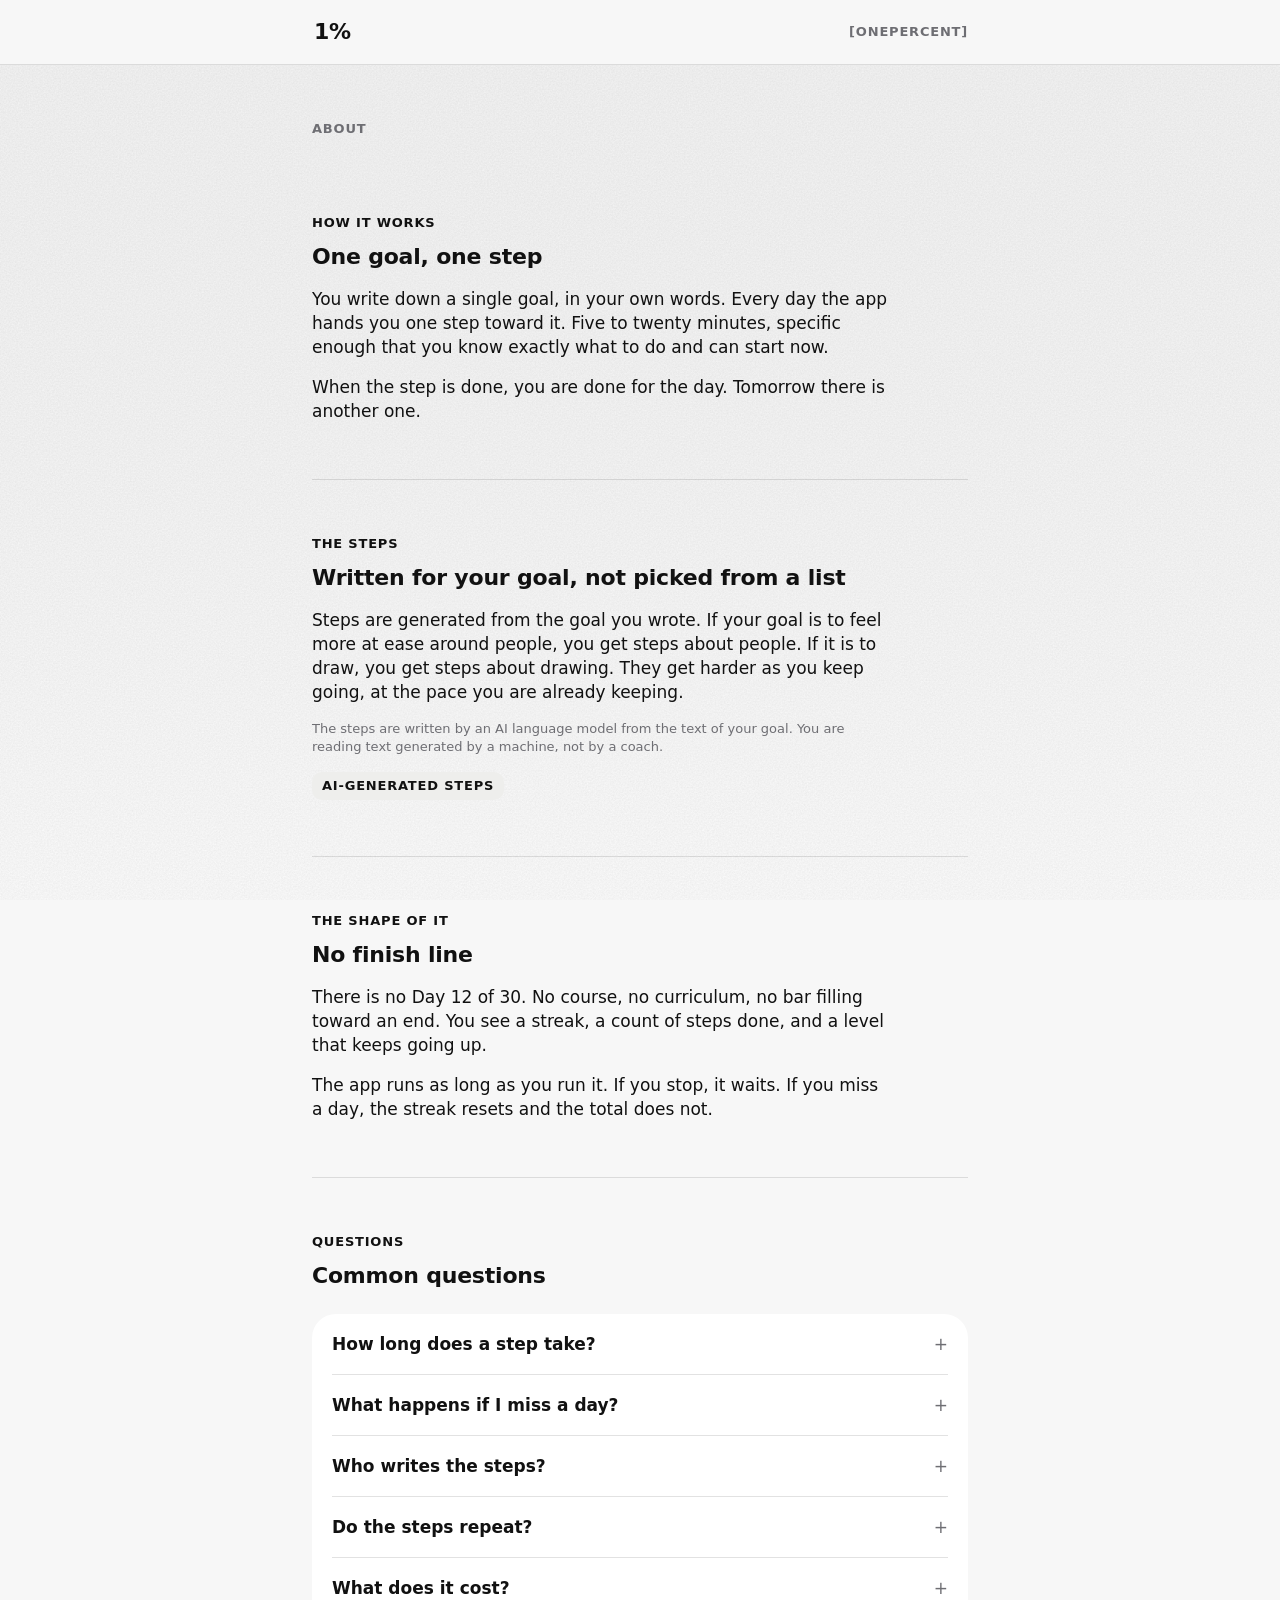
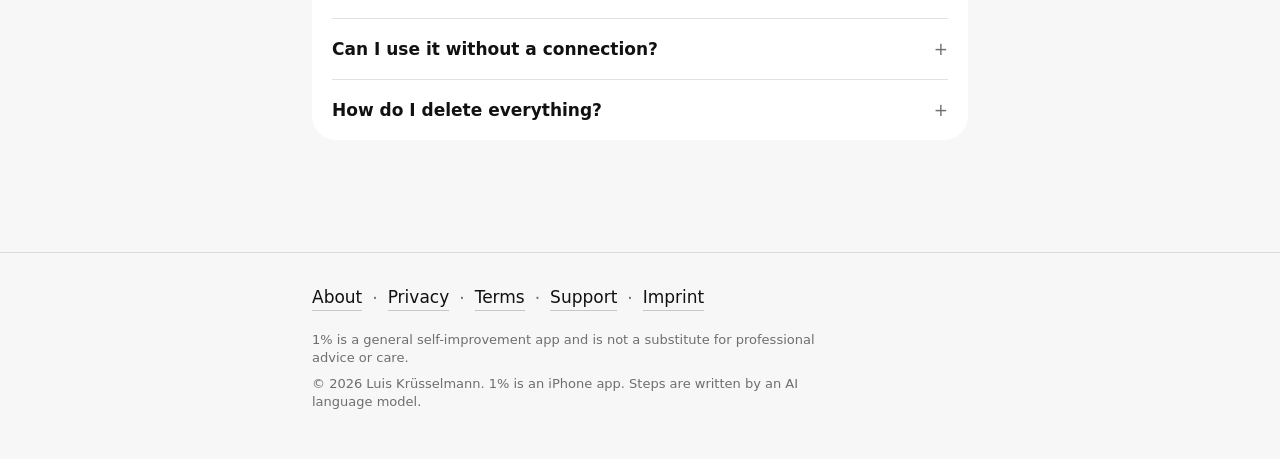
==== commit b4139b00: "Update" ====
--- a/about.html
+++ b/about.html
@@ -17,13 +17,13 @@
 <meta property="og:image" content="https://onepercentapp.xyz/og.png">
 <meta property="og:image:width" content="1200">
 <meta property="og:image:height" content="630">
-<meta property="og:image:alt" content="The 1% cover: the words “A goal. One small step a day.” beside a grid of thirty-five dots, thirty-four filled in and the last one an open outline.">
+<meta property="og:image:alt" content="The 1% cover: the words “One goal. One step. Every day.” beside an iPhone showing the app’s Today screen with one step on it.">
 
 <meta name="twitter:card" content="summary_large_image">
 <meta name="twitter:title" content="About — 1%">
 <meta name="twitter:description" content="How 1% works: one goal, one step a day, written for what you wrote. What the steps are, what happens if you miss a day, what it costs.">
 <meta name="twitter:image" content="https://onepercentapp.xyz/og.png">
-<meta name="twitter:image:alt" content="The 1% cover: the words “A goal. One small step a day.” beside a grid of thirty-five dots, thirty-four filled in and the last one an open outline.">
+<meta name="twitter:image:alt" content="The 1% cover: the words “One goal. One step. Every day.” beside an iPhone showing the app’s Today screen with one step on it.">
 
 <meta name="theme-color" content="#F5F5F4" media="(prefers-color-scheme: light)">
 <meta name="theme-color" content="#0C0C0D" media="(prefers-color-scheme: dark)">
--- a/styles.css
+++ b/styles.css
@@ -40,6 +40,10 @@
      atmosphere, and anything readable as a line competes with the headline. */
   --grid-line: rgba(17, 17, 17, 0.045);
   --glow: rgba(17, 17, 17, 0.055);
+
+  /* Paper strength. Overlay is mean-preserving, so this is a contrast knob
+     rather than a brightness one — it cannot lift the canvas at any value. */
+  --paper: 0.09;
 
   /* Type scale — sizes are the app's, verbatim */
   --display-size: 32px;
@@ -101,6 +105,8 @@
        separating the screenshot from the canvas here. */
     --grid-line: rgba(244, 244, 244, 0.055);
     --glow: rgba(244, 244, 244, 0.075);
+    --paper: 0.8;
+    --paper-blend: overlay;
   }
 }
 
@@ -201,6 +207,50 @@
     color-mix(in srgb, var(--canvas-lift) 56.25%, var(--canvas)) 75%,
     var(--canvas-lift) 100%
   );
+}
+
+/* Paper: a fibre texture over the canvas ramp.
+
+   Generated rather than downloaded — an inline SVG filter in a data URI — so the
+   page keeps its one promise about the network and a texture costs no request.
+
+   `mix-blend-mode: overlay` is the whole reason this does not wash the dark
+   canvas out, and it is worth writing down. Overlay leaves mid-grey untouched:
+   whatever the ground is, a blend value of exactly 0.5 returns the ground. So a
+   noise field centred on mid-grey adds local variation in both directions and
+   leaves the average brightness where it was. Painting the same noise with
+   ordinary alpha cannot do that — grey over near-black can only lighten, and the
+   black level rises with every bit of texture you add.
+
+   Which is why the filter ends by forcing alpha to 1 and squeezing the noise
+   into a band around 0.5. feTurbulence writes noise into the alpha channel too,
+   and a part-transparent layer is exactly the thing that would put the mean back
+   on the move.
+
+   `fractalNoise` rather than the default `turbulence`, which produces the
+   veined, marbled pattern people read as a filter someone applied. Three octaves
+   at a low frequency gives the soft, uneven grain of a sheet of paper; more
+   octaves and a higher frequency give film grain, which is a different thing.
+
+   `color-interpolation-filters='sRGB'` is not optional here, and it is the line
+   that took the longest to find. SVG filters run in linearRGB by default, so a
+   value of 0.5 written in the transfer function comes back out as about 0.74 in
+   sRGB — well above overlay's neutral point, and the canvas lifted by seven
+   levels with the blend mode doing exactly what it promises. The noise has to be
+   centred on mid-grey in the same space the browser blends in.
+
+   Small tile on purpose: a texture drawn once at viewport size is resampled on
+   every resize and at every device pixel ratio, and resampled grain is blur. */
+body::after {
+  content: "";
+  position: fixed;
+  inset: 0;
+  z-index: -1;
+  pointer-events: none;
+  mix-blend-mode: var(--paper-blend);
+  opacity: var(--paper);
+  background-image: url("data:image/svg+xml,%3Csvg xmlns='http://www.w3.org/2000/svg' width='220' height='220'%3E%3Cfilter id='p' color-interpolation-filters='sRGB'%3E%3CfeTurbulence type='fractalNoise' baseFrequency='0.65' numOctaves='3' stitchTiles='stitch'/%3E%3CfeColorMatrix type='saturate' values='0'/%3E%3CfeComponentTransfer%3E%3CfeFuncR type='linear' slope='0.95' intercept='0.025'/%3E%3CfeFuncG type='linear' slope='0.95' intercept='0.025'/%3E%3CfeFuncB type='linear' slope='0.95' intercept='0.025'/%3E%3CfeFuncA type='linear' slope='0' intercept='1'/%3E%3C/feComponentTransfer%3E%3C/filter%3E%3Crect width='100%25' height='100%25' filter='url(%23p)'/%3E%3C/svg%3E");
+  background-size: 220px 220px;
 }
 
 body {
@@ -1299,6 +1349,12 @@
     display: none;
   }
 
+  /* Paper already has its own texture, and a printer would render this one as a
+     grey wash over every page of the privacy policy. */
+  body::after {
+    display: none;
+  }
+
   body {
     background: #fff;
     color: #000;
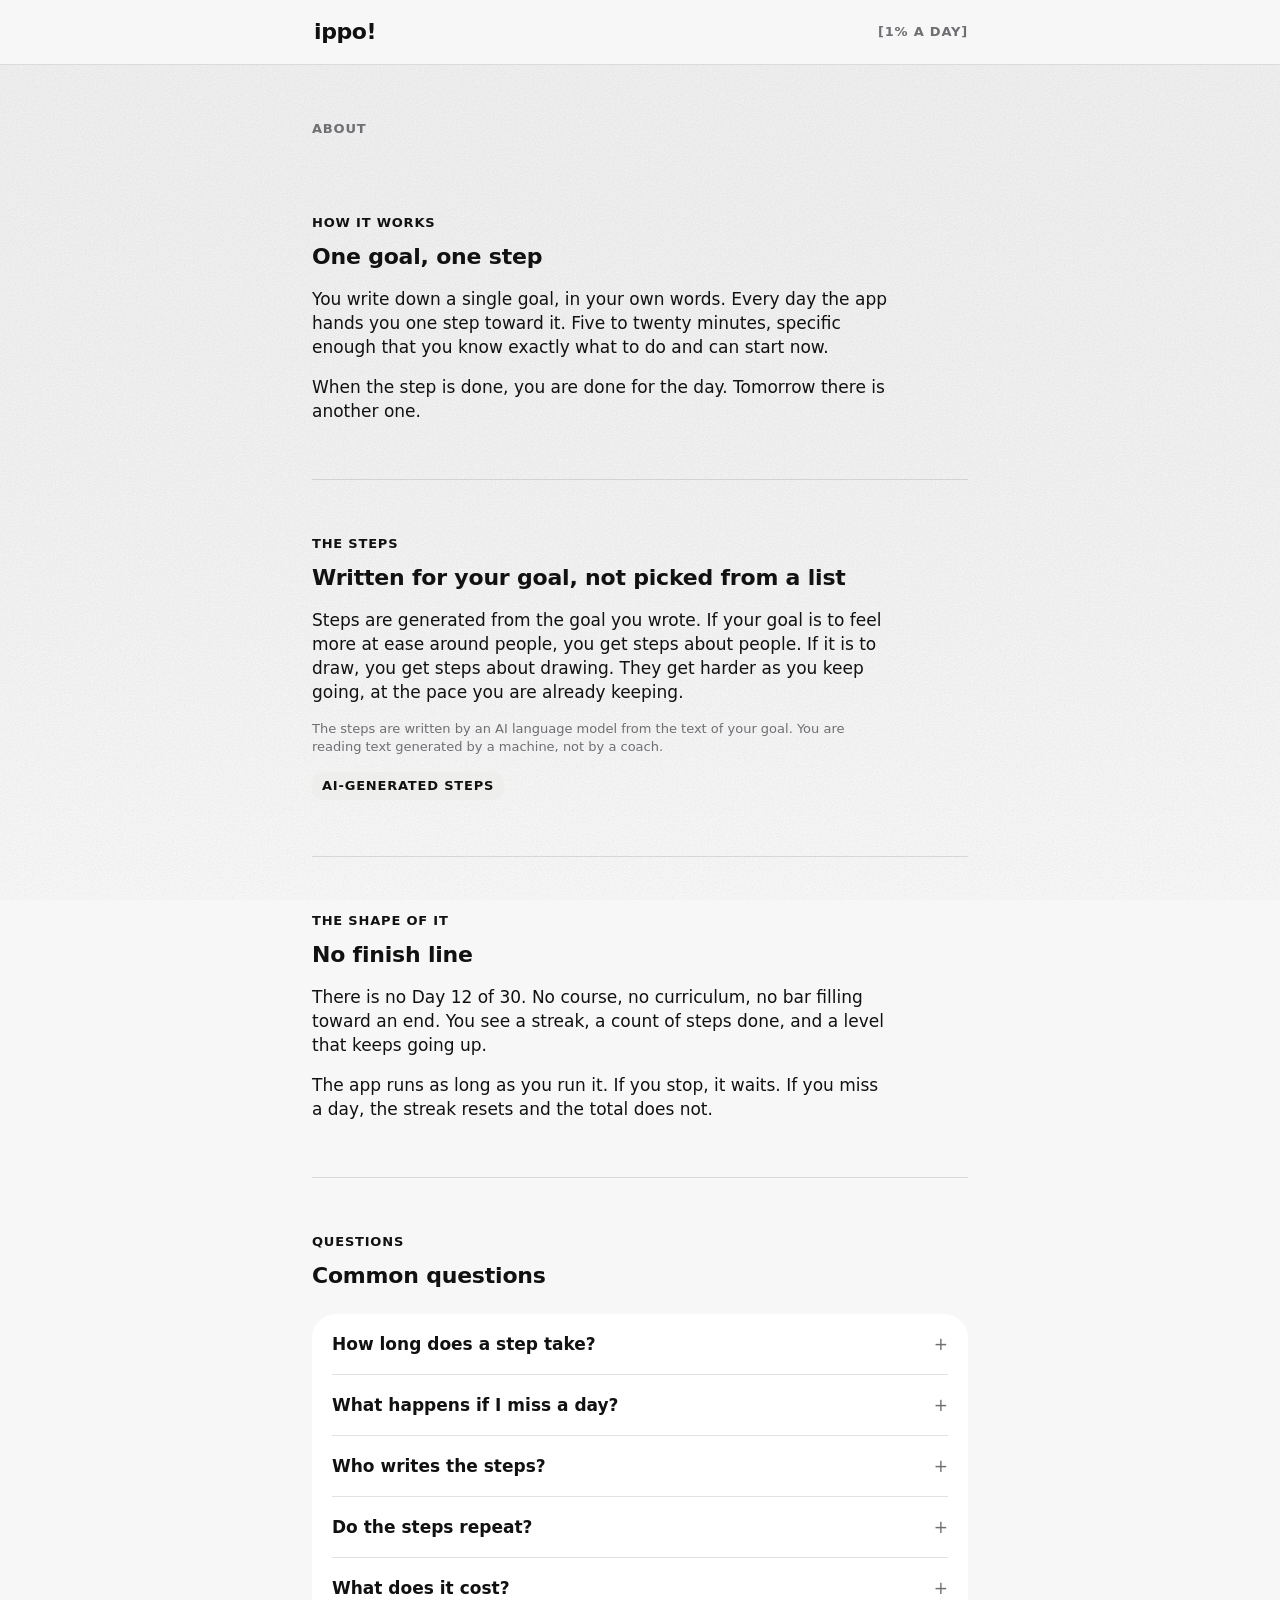
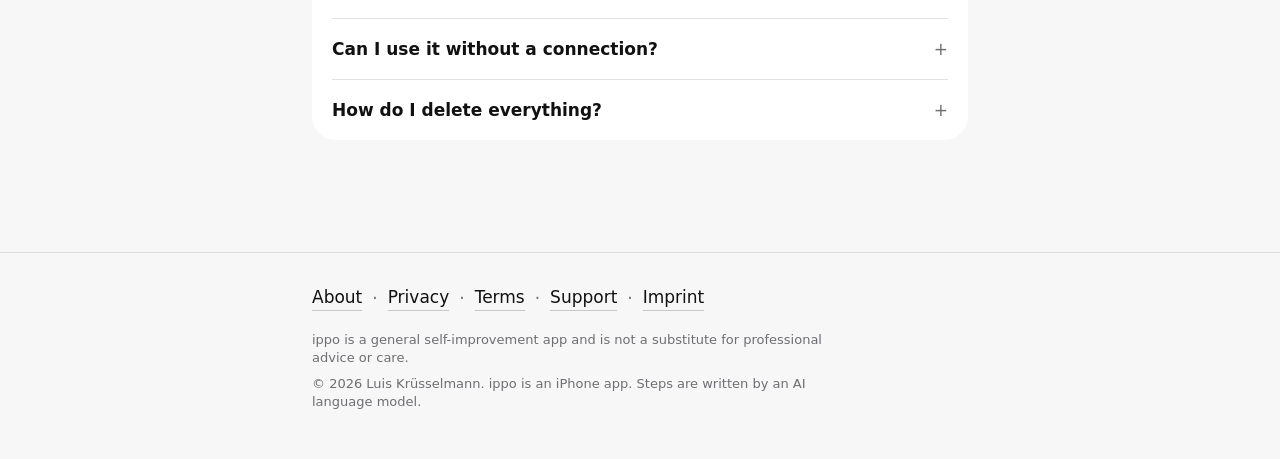
==== commit 0010be50: "Update" ====
--- a/about.html
+++ b/about.html
@@ -3,27 +3,27 @@
 <head>
 <meta charset="utf-8">
 <meta name="viewport" content="width=device-width, initial-scale=1">
-<title>About — 1%</title>
-<meta name="description" content="How 1% works: one goal, one step a day, written for what you wrote. What the steps are, what happens if you miss a day, what it costs.">
+<title>About — ippo!</title>
+<meta name="description" content="How ippo works: one goal, one step a day, written for what you wrote. What the steps are, what happens if you miss a day, what it costs.">
 <link rel="canonical" href="https://onepercentapp.xyz/about">
 <meta name="robots" content="index, follow">
 
 <meta property="og:type" content="article">
-<meta property="og:site_name" content="1%">
+<meta property="og:site_name" content="ippo!">
 <meta property="og:locale" content="en">
 <meta property="og:url" content="https://onepercentapp.xyz/about">
-<meta property="og:title" content="About — 1%">
-<meta property="og:description" content="How 1% works: one goal, one step a day, written for what you wrote. What the steps are, what happens if you miss a day, what it costs.">
+<meta property="og:title" content="About — ippo!">
+<meta property="og:description" content="How ippo works: one goal, one step a day, written for what you wrote. What the steps are, what happens if you miss a day, what it costs.">
 <meta property="og:image" content="https://onepercentapp.xyz/og.png">
 <meta property="og:image:width" content="1200">
 <meta property="og:image:height" content="630">
-<meta property="og:image:alt" content="The 1% cover: the words “One goal. One step. Every day.” beside an iPhone showing the app’s Today screen with one step on it.">
+<meta property="og:image:alt" content="The ippo! cover: the words “One goal. One step. Every day.” beside a column of chrome spheres and an iPhone showing the app’s Today screen with one step on it.">
 
 <meta name="twitter:card" content="summary_large_image">
-<meta name="twitter:title" content="About — 1%">
-<meta name="twitter:description" content="How 1% works: one goal, one step a day, written for what you wrote. What the steps are, what happens if you miss a day, what it costs.">
+<meta name="twitter:title" content="About — ippo!">
+<meta name="twitter:description" content="How ippo works: one goal, one step a day, written for what you wrote. What the steps are, what happens if you miss a day, what it costs.">
 <meta name="twitter:image" content="https://onepercentapp.xyz/og.png">
-<meta name="twitter:image:alt" content="The 1% cover: the words “One goal. One step. Every day.” beside an iPhone showing the app’s Today screen with one step on it.">
+<meta name="twitter:image:alt" content="The ippo! cover: the words “One goal. One step. Every day.” beside a column of chrome spheres and an iPhone showing the app’s Today screen with one step on it.">
 
 <meta name="theme-color" content="#F5F5F4" media="(prefers-color-scheme: light)">
 <meta name="theme-color" content="#0C0C0D" media="(prefers-color-scheme: dark)">
@@ -38,8 +38,8 @@
 
 <header class="site-header">
   <div class="wrap">
-    <a class="wordmark" href="/" aria-label="1%, home">1%</a>
-    <span class="header-note">[onepercent]</span>
+    <a class="wordmark" href="/" aria-label="ippo, home">ippo<b>!</b></a>
+    <span class="header-note">[1% a day]</span>
   </div>
 </header>
 
@@ -105,7 +105,7 @@
 
         <details>
           <summary>What does it cost?</summary>
-          <p>1% is a subscription: €4.99 per month, or €29.99 per year with a 7-day free trial. The monthly plan has no trial. Billing goes through Apple and you can cancel any time in the App Store.</p>
+          <p>ippo is a subscription: €4.99 per month, or €29.99 per year with a 7-day free trial. The monthly plan has no trial. Billing goes through Apple and you can cancel any time in the App Store.</p>
         </details>
 
         <details>
@@ -140,8 +140,8 @@
         <li><a href="/imprint">Imprint</a></li>
       </ul>
     </nav>
-    <p class="footer-note">1% is a general self-improvement app and is not a substitute for professional advice or care.</p>
-    <p class="footer-note">© 2026 Luis Krüsselmann. 1% is an iPhone app. Steps are written by an AI language model.</p>
+    <p class="footer-note">ippo is a general self-improvement app and is not a substitute for professional advice or care.</p>
+    <p class="footer-note">© 2026 Luis Krüsselmann. ippo is an iPhone app. Steps are written by an AI language model.</p>
   </div>
 </footer>
 
--- a/styles.css
+++ b/styles.css
@@ -1,5 +1,5 @@
 /* ==========================================================================
-   1% — marketing site
+   ippo! — marketing site
    One stylesheet. No preprocessor, no framework, no reset library, no webfont.
    Tokens are taken from the app (tailwind.config.js / src/lib/theme-colors.ts).
    ========================================================================== */
@@ -40,6 +40,11 @@
      atmosphere, and anything readable as a line competes with the headline. */
   --grid-line: rgba(17, 17, 17, 0.045);
   --glow: rgba(17, 17, 17, 0.055);
+
+  /* The chrome spheres from the App Store screenshots: a lit top-left, a
+     falloff to graphite, and a contact shadow under each. */
+  --sphere: radial-gradient(circle at 34% 28%, #ffffff 0%, #ececec 16%, #b4b4b4 46%, #5c5c5c 80%, #3a3a3a 100%);
+  --sphere-shadow: 0 6px 12px rgba(0, 0, 0, 0.18);
 
   /* Paper strength. Overlay is mean-preserving, so this is a contrast knob
      rather than a brightness one — it cannot lift the canvas at any value. */
@@ -87,8 +92,8 @@
 
 @media (prefers-color-scheme: dark) {
   :root {
-    --canvas: #080808;
-    --canvas-lift: #202020;
+    --canvas: #000000;
+    --canvas-lift: #161616;
     --surface: #1a1a1a;
     --surface-2: #2c2c2c;
     --ink: #F4F4F4;
@@ -105,6 +110,7 @@
        separating the screenshot from the canvas here. */
     --grid-line: rgba(244, 244, 244, 0.055);
     --glow: rgba(244, 244, 244, 0.075);
+    --sphere-shadow: 0 8px 18px rgba(0, 0, 0, 0.6);
     --paper: 0.8;
     --paper-blend: overlay;
   }
@@ -399,6 +405,11 @@
   padding: 4px 2px;
 }
 
+.wordmark b,
+.landing-mark b {
+  font-weight: 900;
+}
+
 .header-note {
   font-size: var(--label-size);
   line-height: var(--label-line);
@@ -473,7 +484,7 @@
 }
 
 /* --------------------------------------------------------------------------
-   6a. Landing backdrop — grid, glow, particles
+   6a. Landing backdrop — grid, glow
    -------------------------------------------------------------------------- */
 
 /* Fixed behind the page, like the canvas ramp in section 3 and for the same
@@ -536,38 +547,6 @@
   background: radial-gradient(circle, var(--glow) 0%, transparent 68%);
 }
 
-/* The scatter. Each span carries its own position, size, resting opacity, delay
-   and duration, so no two drift together — a field where everything breathes on
-   the same beat reads as a loading state.
-
-   Transform and opacity only, which are the two properties a browser can animate
-   off the main thread. Sixteen of them at that cost is nothing; sixteen animated
-   `top` values would be sixteen layouts a second. */
-.particle {
-  position: absolute;
-  left: var(--x);
-  top: var(--y);
-  width: var(--s);
-  height: var(--s);
-  border-radius: 50%;
-  background: var(--ink);
-  opacity: 0;
-  will-change: transform, opacity;
-  animation: particle-drift var(--t) var(--d) infinite ease-in-out;
-}
-
-@keyframes particle-drift {
-  0%,
-  100% {
-    opacity: calc(var(--o) * 0.35);
-    transform: translate3d(0, 0, 0);
-  }
-  50% {
-    opacity: var(--o);
-    transform: translate3d(0, -14px, 0);
-  }
-}
-
 /* --------------------------------------------------------------------------
    6a. Landing
    -------------------------------------------------------------------------- */
@@ -604,10 +583,11 @@
 }
 
 .landing-mark {
-  font-size: var(--title-size);
+  font-size: 28px;
+  line-height: 1;
   font-weight: 700;
-  letter-spacing: -0.5px;
-  margin: 0 0 28px;
+  letter-spacing: -0.04em;
+  margin: 0 0 32px;
 }
 
 /* Bigger than the old hero headline, and it has to be: this is now the only thing on the
@@ -616,10 +596,14 @@
    webfont for one headline is a network request the whole page waits on. */
 .landing-display {
   font-size: clamp(44px, 6.4vw, 96px);
-  line-height: 0.95;
-  font-weight: 700;
-  letter-spacing: -0.035em;
+  line-height: 0.98;
+  font-weight: 500;
+  letter-spacing: -0.04em;
   margin: 0;
+}
+
+.landing-dim {
+  color: var(--ink-secondary);
 }
 
 .landing-sub {
@@ -665,8 +649,52 @@
    width cap sets the height by accident and overflows a laptop in landscape —
    which is the shape most people see this page in. */
 .landing-art {
+  position: relative;
   display: flex;
   justify-content: center;
+}
+
+/* The phone sits over the spheres, as it does in the screenshots. */
+.landing-art img {
+  position: relative;
+  z-index: 1;
+}
+
+/* Four columns of days to the left of the phone, the last one today. The mask
+   fades them out toward the top-left so they read as the page's depth rather
+   than as a second picture next to the first. */
+.spheres {
+  --size: 44px;
+  --gap: 16px;
+  position: absolute;
+  bottom: 9%;
+  left: 50%;
+  transform: translateX(-166%);
+  display: grid;
+  grid-template-columns: repeat(4, var(--size));
+  gap: var(--gap);
+  -webkit-mask-image: linear-gradient(160deg, transparent 0%, #000 48%);
+  mask-image: linear-gradient(160deg, transparent 0%, #000 48%);
+}
+
+.sphere {
+  width: var(--size);
+  height: var(--size);
+  border-radius: 50%;
+  background: var(--sphere);
+  box-shadow: var(--sphere-shadow);
+  animation: dot-in var(--dot-appear) cubic-bezier(0.2, 0.7, 0.3, 1) both;
+  animation-delay: calc(var(--i, 0) * var(--dot-stagger));
+}
+
+/* Today: not done yet. An open ring, breathing, like the app's today dot. */
+.sphere--today {
+  background: none;
+  box-shadow: inset 0 0 0 2px var(--ink);
+  animation:
+    dot-open-in 320ms cubic-bezier(0.2, 0.7, 0.3, 1) backwards,
+    breathe 4.4s ease-in-out infinite;
+  animation-delay: calc(var(--i) * var(--dot-stagger)), calc(var(--i) * var(--dot-stagger) + 320ms);
 }
 
 /* The device render is a phone on transparency, so it needs none of what the
@@ -789,6 +817,13 @@
   .backdrop-grid {
     background-size: 64px 64px;
   }
+
+  .spheres {
+    --size: 30px;
+    --gap: 11px;
+    bottom: 12%;
+    transform: translateX(-168%);
+  }
 }
 
 /* --------------------------------------------------------------------------
@@ -1291,15 +1326,8 @@
 @media (prefers-reduced-motion: reduce) {
   .dot,
   .dot--open,
-  .particle {
+  .sphere {
     animation: none;
-  }
-
-  /* Still there, still scattered, just not breathing. Hiding them would take
-     the depth out of the page for the people who asked for less motion, which
-     is not what they asked for. */
-  .particle {
-    opacity: var(--o);
   }
 
   .dot {
